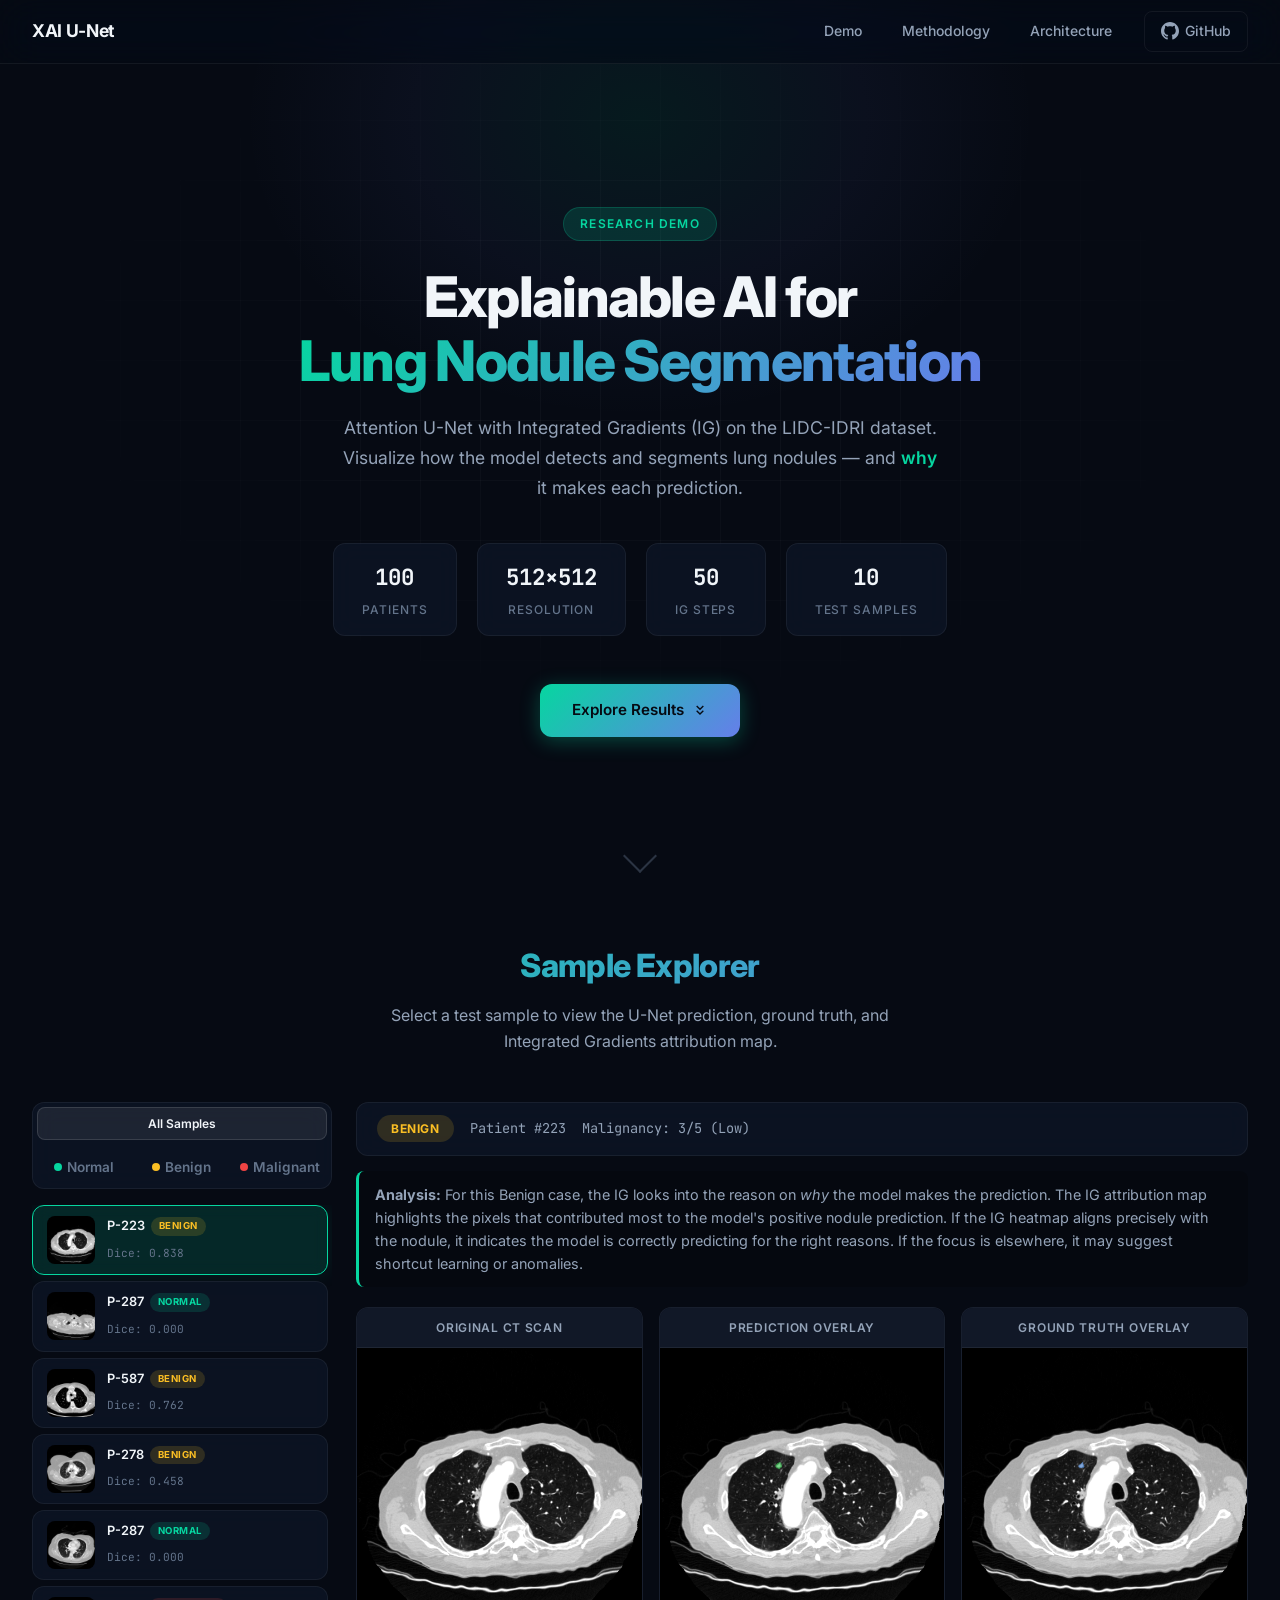
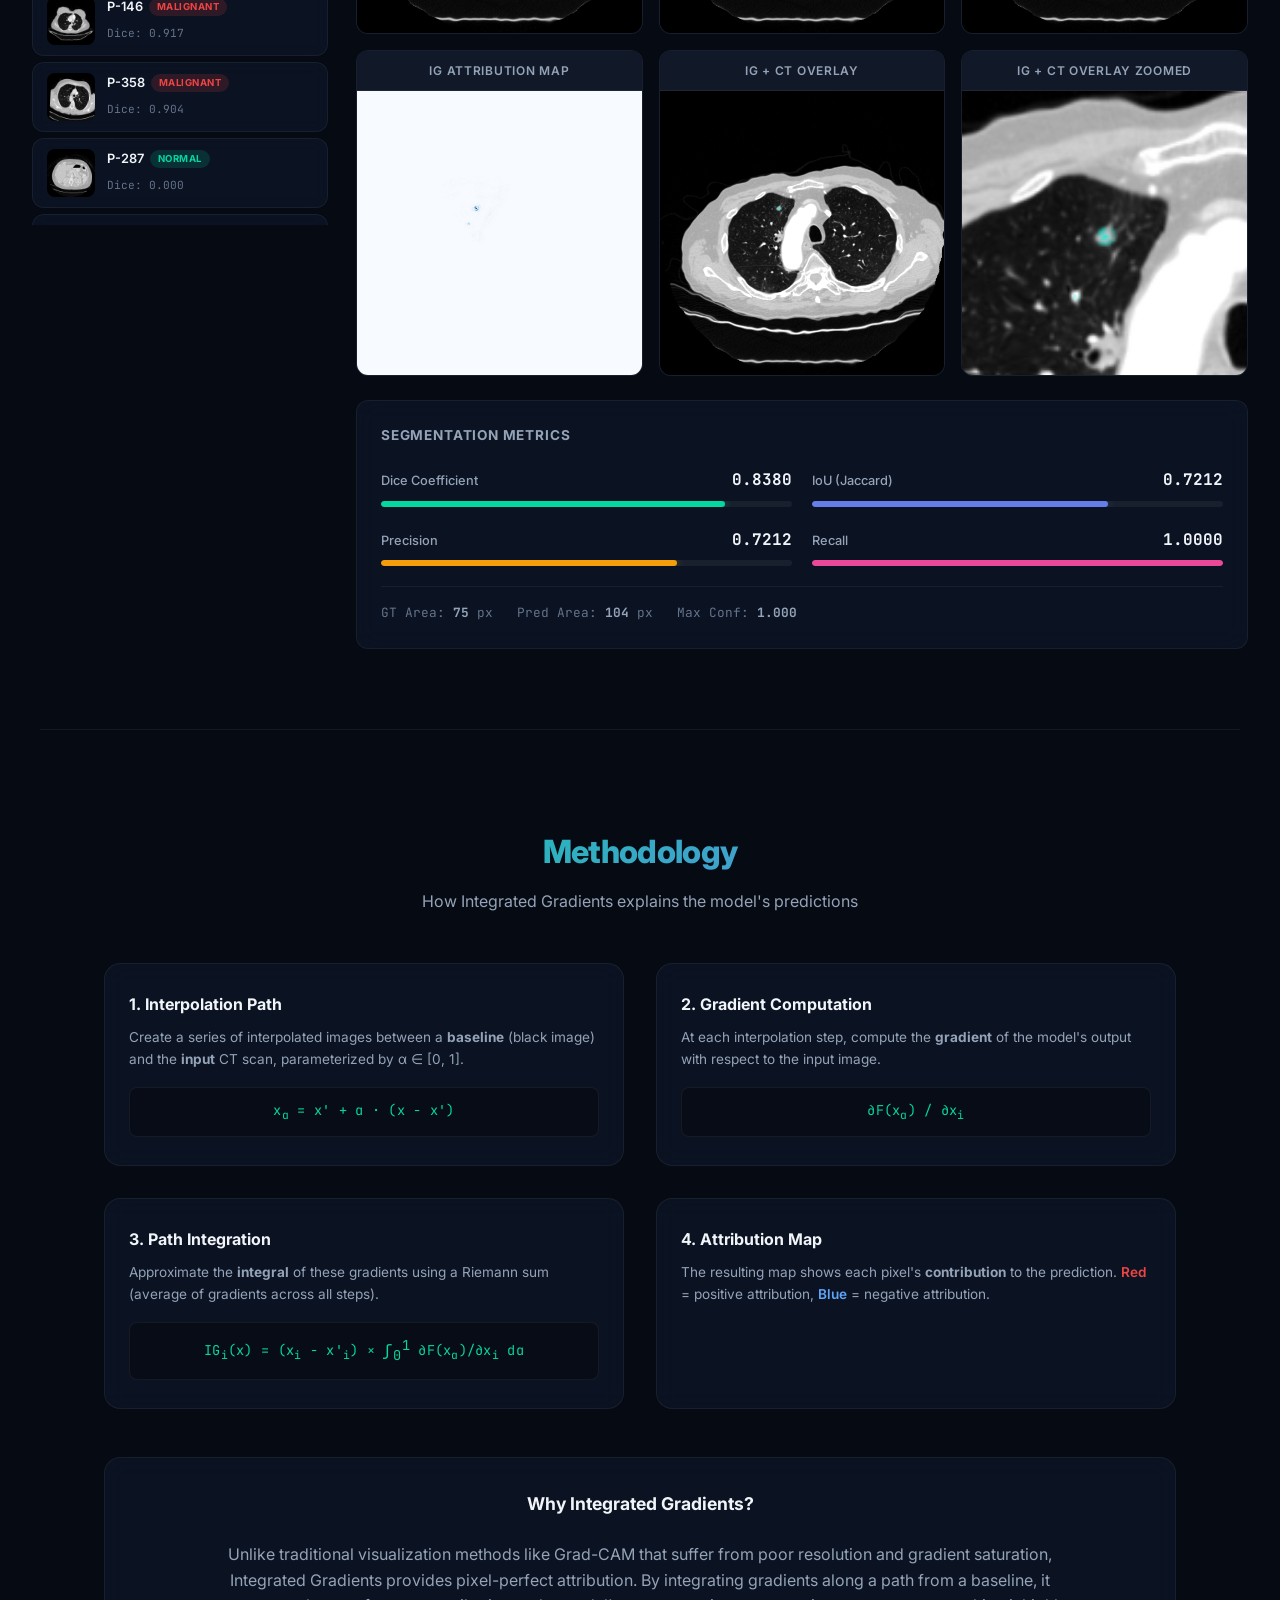
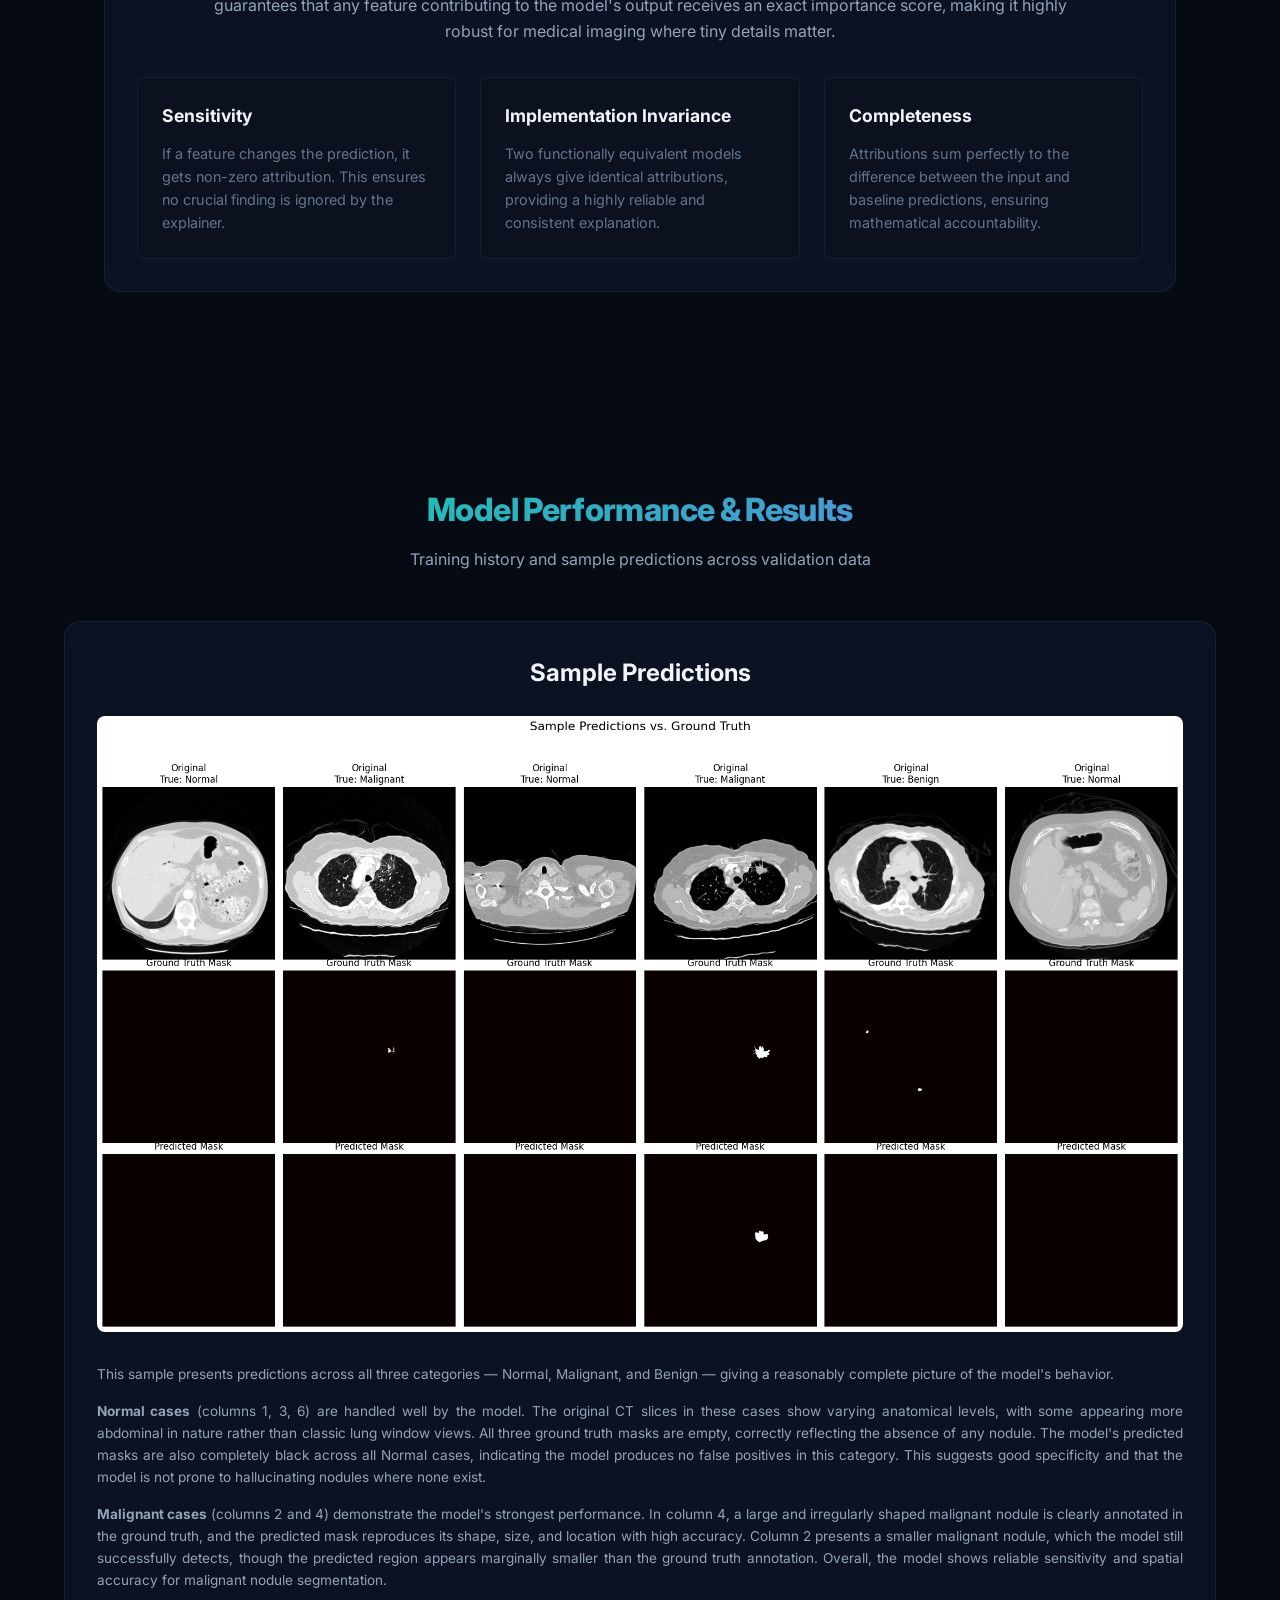
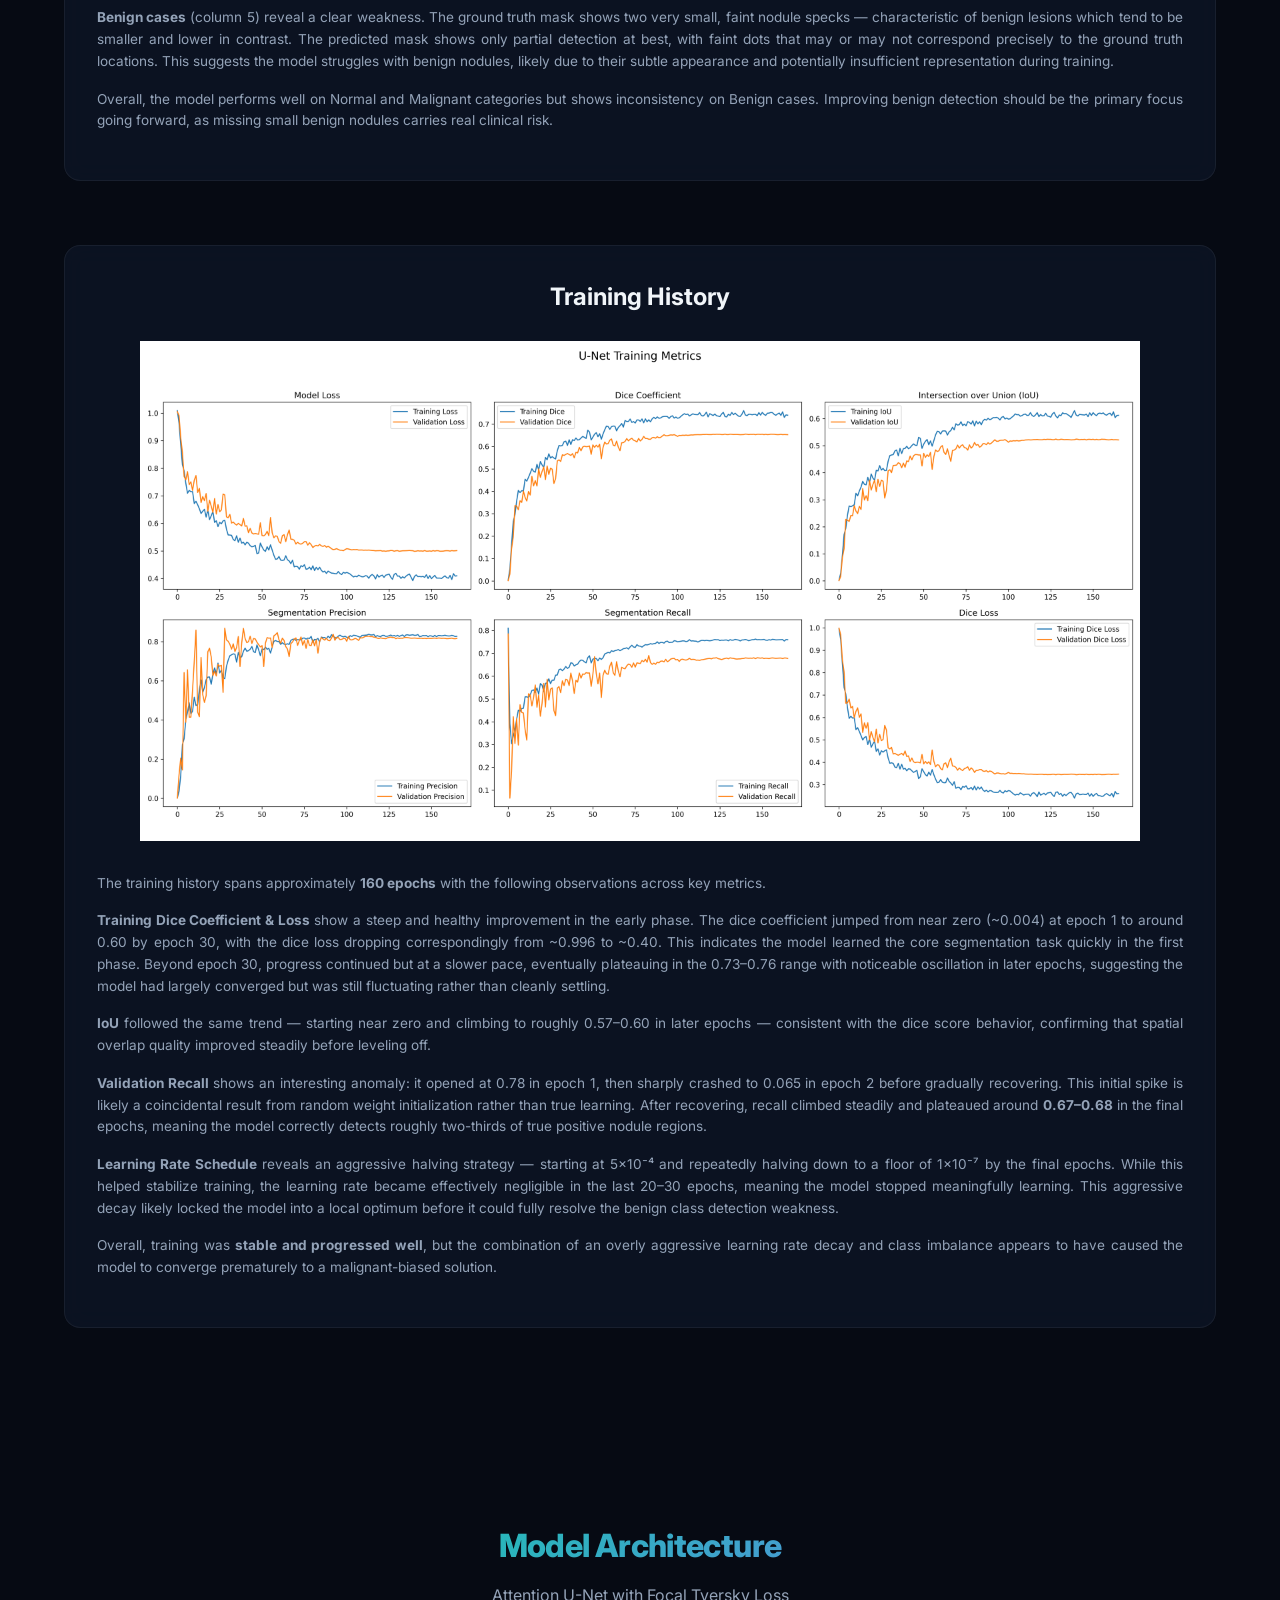
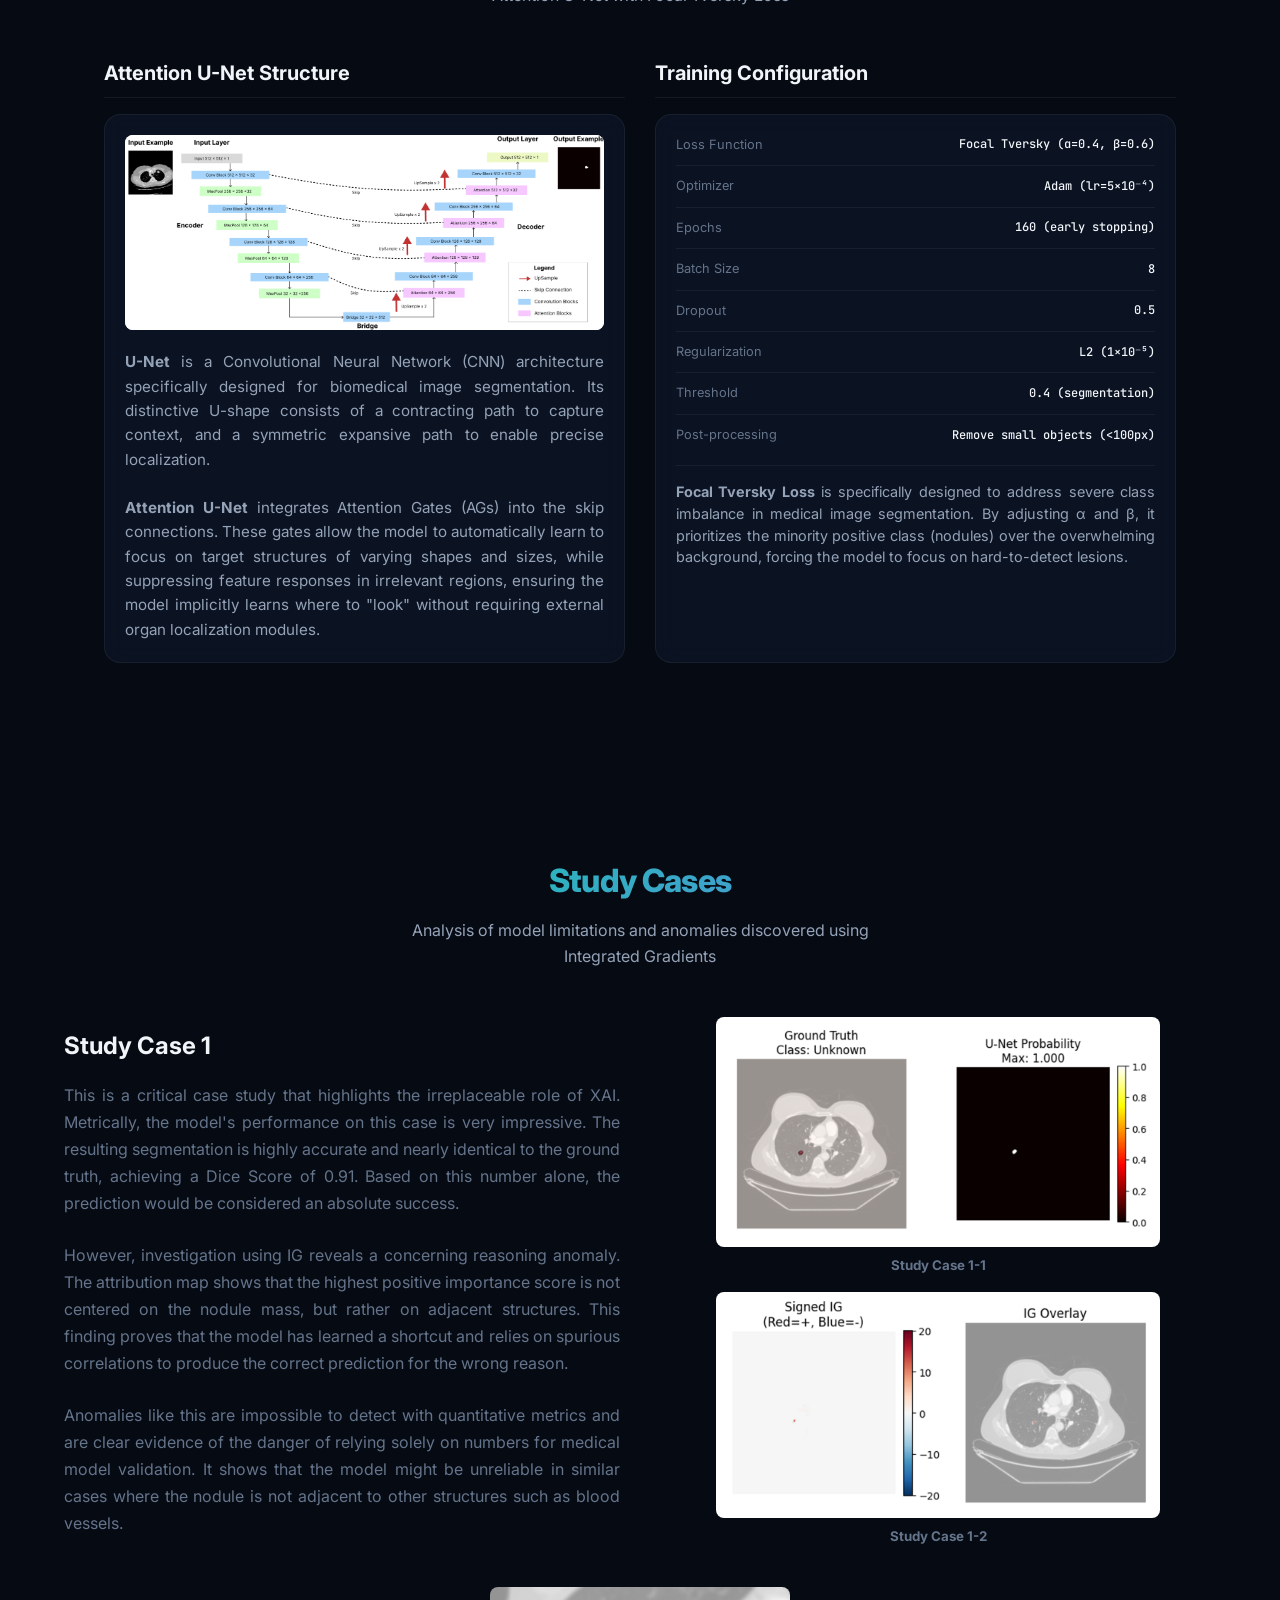
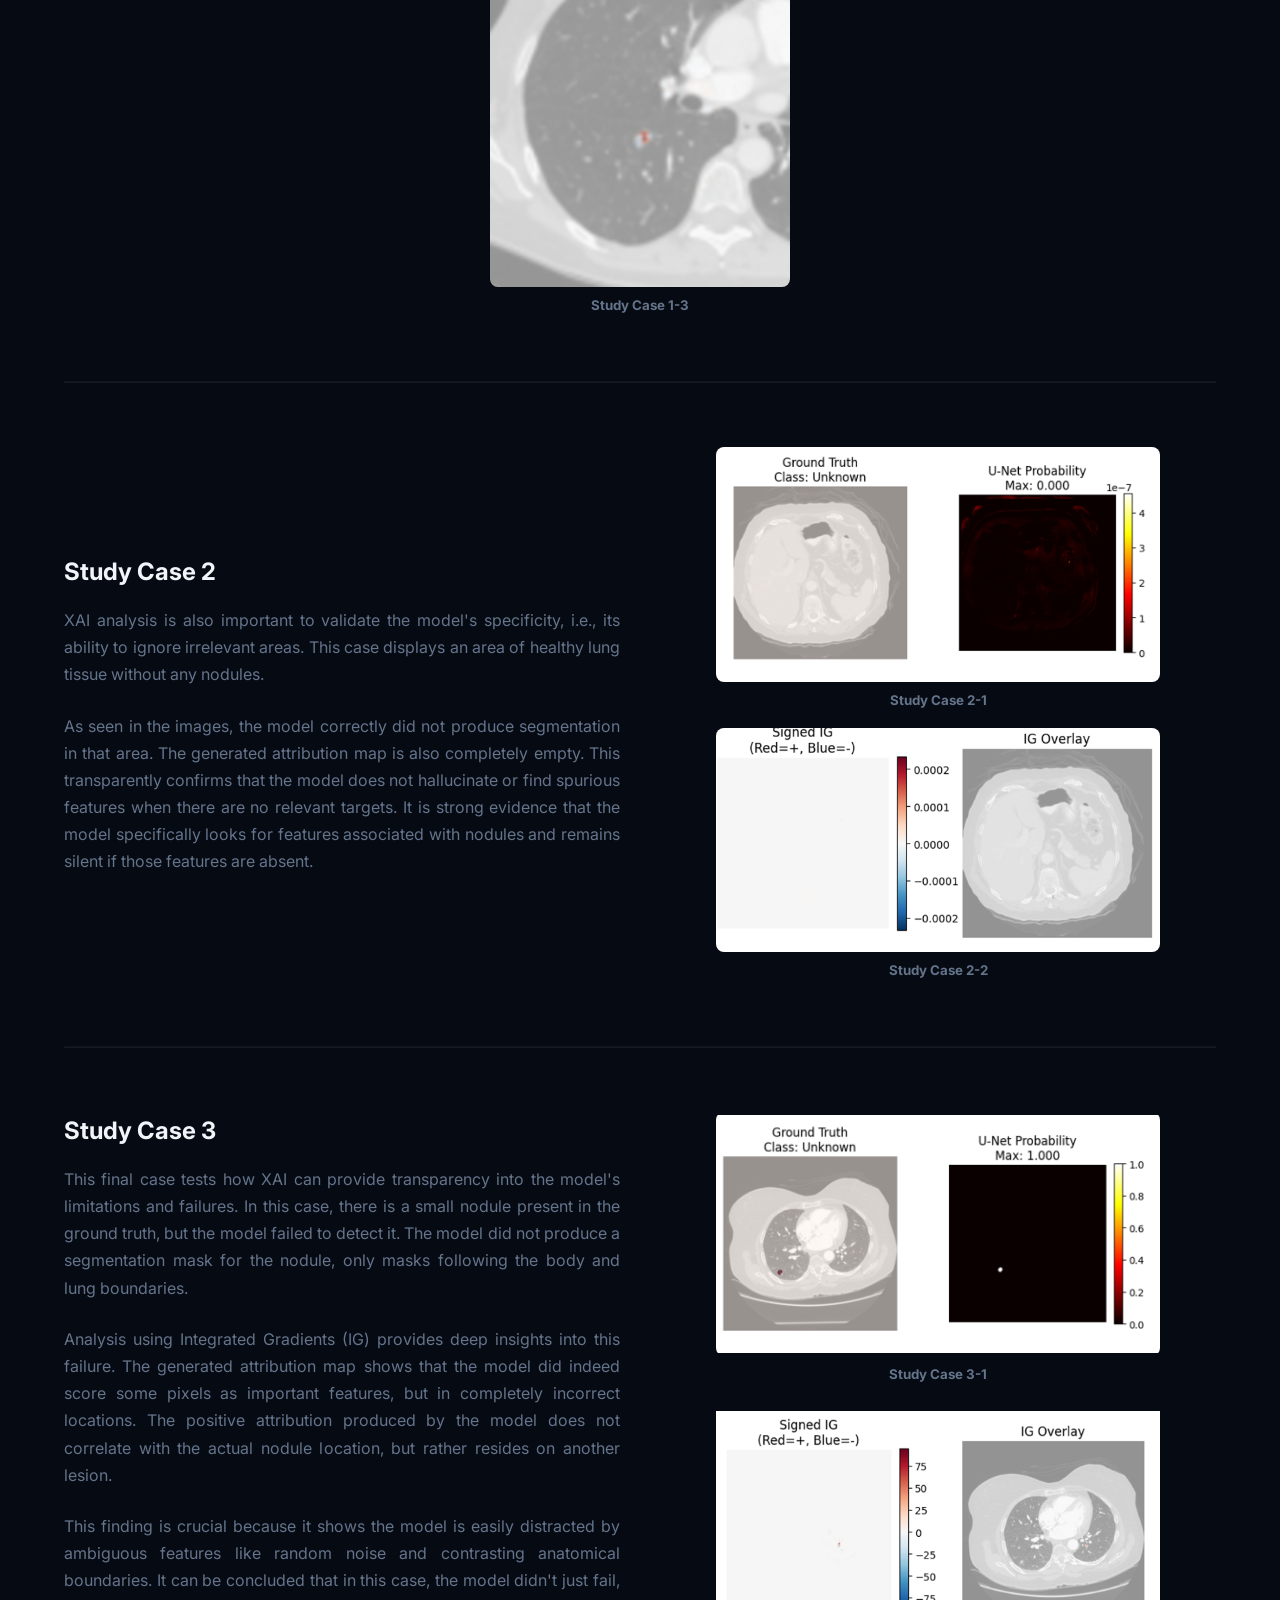
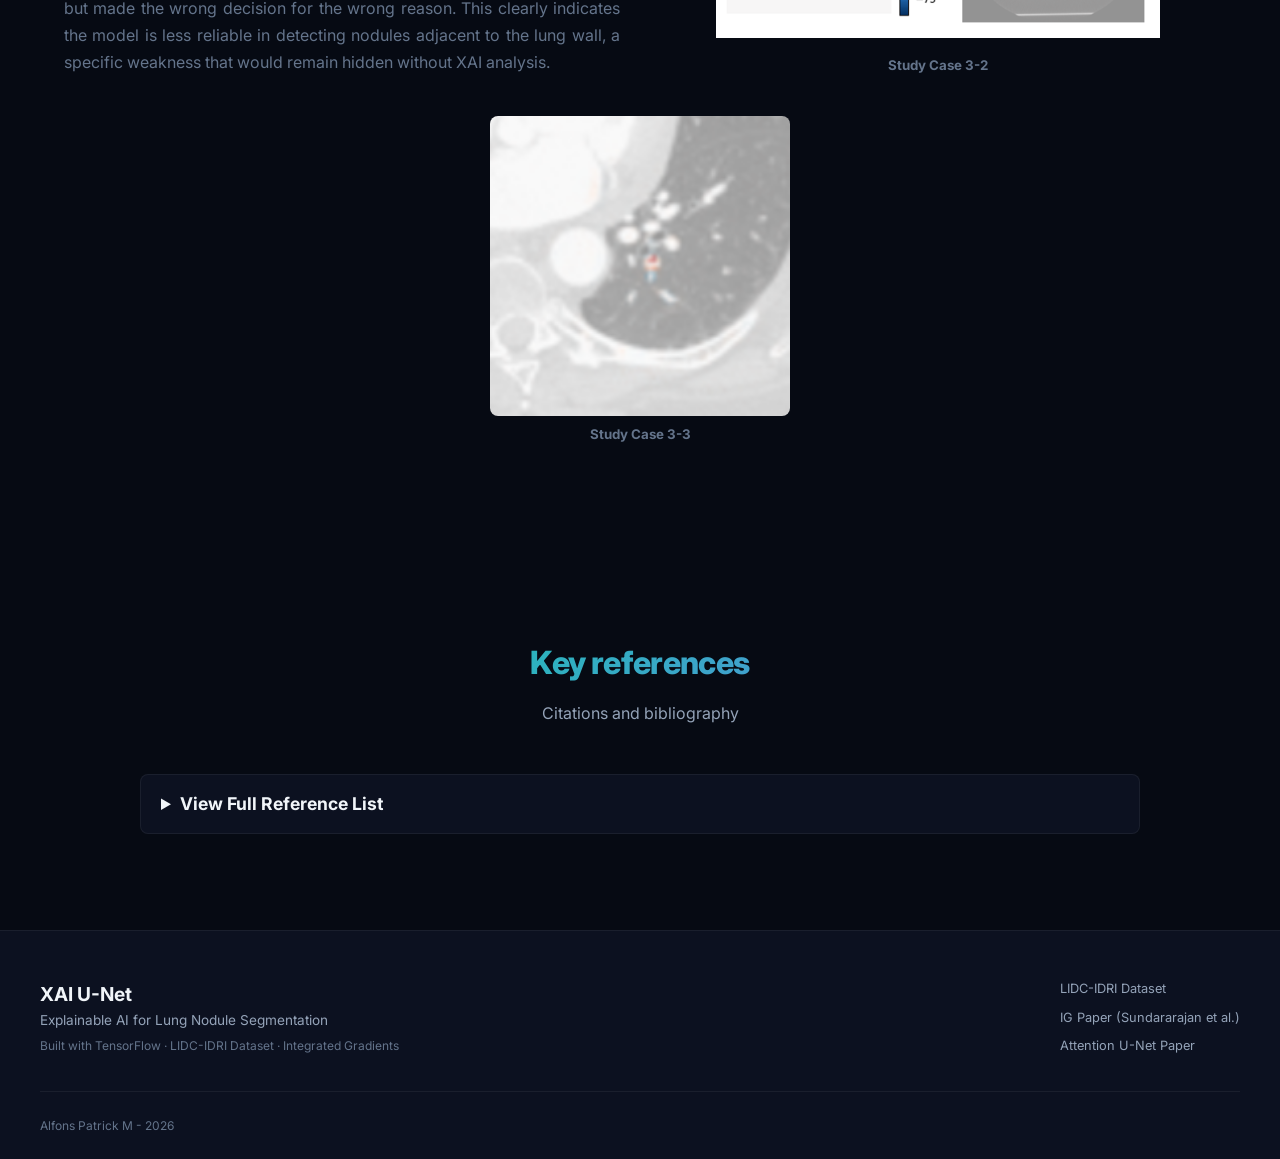
==== index.html @ e0c34b27 "adding demo for project and update README.md" ====
<!DOCTYPE html>
<html lang="en">
<head>
    <meta charset="UTF-8">
    <meta name="viewport" content="width=device-width, initial-scale=1.0">
    <title>XAI U-Net — Explainable Lung Nodule Segmentation</title>
    <meta name="description" content="Interactive demo of Attention U-Net with Integrated Gradients for explainable lung nodule segmentation on LIDC-IDRI CT scans.">
    <meta name="author" content="XAI U-Net Research">
    <meta name="keywords" content="XAI, U-Net, Explainable AI, Lung Nodule, Segmentation, Integrated Gradients, LIDC-IDRI, Deep Learning, Medical Imaging">

    <!-- Open Graph -->
    <meta property="og:title" content="XAI U-Net — Explainable Lung Nodule Segmentation">
    <meta property="og:description" content="Interactive demo of Attention U-Net with Integrated Gradients for lung nodule detection.">
    <meta property="og:type" content="website">

    <!-- Fonts -->
    <link rel="preconnect" href="https://fonts.googleapis.com">
    <link rel="preconnect" href="https://fonts.gstatic.com" crossorigin>
    <link href="https://fonts.googleapis.com/css2?family=Inter:wght@300;400;500;600;700;800;900&family=JetBrains+Mono:wght@400;500;600&display=swap" rel="stylesheet">

    <!-- Styles -->
    <link rel="stylesheet" href="style.css">

    <!-- Favicon -->
    <link rel="icon" href="data:image/svg+xml,<svg xmlns='http://www.w3.org/2000/svg' viewBox='0 0 100 100'><circle cx='50' cy='50' r='50' fill='%236366f1'/></svg>">
</head>
<body>

    <!-- ═══════════════════════════════════════════════════════════════════ -->
    <!-- NAVIGATION                                                         -->
    <!-- ═══════════════════════════════════════════════════════════════════ -->
    <nav id="navbar">
        <div class="nav-inner">
            <a href="#hero" class="nav-logo">
                <span class="logo-text">XAI U-Net</span>
            </a>
            <div class="nav-links">
                <a href="#explorer" class="nav-link">Demo</a>
                <a href="#methodology" class="nav-link">Methodology</a>
                <a href="#architecture" class="nav-link">Architecture</a>
                <a href="https://github.com" target="_blank" rel="noopener" class="nav-link nav-link-github">
                    <svg width="18" height="18" viewBox="0 0 24 24" fill="currentColor"><path d="M12 0c-6.626 0-12 5.373-12 12 0 5.302 3.438 9.8 8.207 11.387.599.111.793-.261.793-.577v-2.234c-3.338.726-4.033-1.416-4.033-1.416-.546-1.387-1.333-1.756-1.333-1.756-1.089-.745.083-.729.083-.729 1.205.084 1.839 1.237 1.839 1.237 1.07 1.834 2.807 1.304 3.492.997.107-.775.418-1.305.762-1.604-2.665-.305-5.467-1.334-5.467-5.931 0-1.311.469-2.381 1.236-3.221-.124-.303-.535-1.524.117-3.176 0 0 1.008-.322 3.301 1.23.957-.266 1.983-.399 3.003-.404 1.02.005 2.047.138 3.006.404 2.291-1.552 3.297-1.23 3.297-1.23.653 1.653.242 2.874.118 3.176.77.84 1.235 1.911 1.235 3.221 0 4.609-2.807 5.624-5.479 5.921.43.372.823 1.102.823 2.222v3.293c0 .319.192.694.801.576 4.765-1.589 8.199-6.086 8.199-11.386 0-6.627-5.373-12-12-12z"/></svg>
                    GitHub
                </a>
            </div>
        </div>
    </nav>

    <!-- ═══════════════════════════════════════════════════════════════════ -->
    <!-- HERO SECTION                                                       -->
    <!-- ═══════════════════════════════════════════════════════════════════ -->
    <section id="hero">
        <div class="hero-bg-grid"></div>
        <div class="hero-glow"></div>
        <div class="hero-content">
            <div class="hero-badge">Research Demo</div>
            <h1 class="hero-title">
                <span class="hero-title-line">Explainable AI for</span>
                <span class="hero-title-line gradient-text">Lung Nodule Segmentation</span>
            </h1>
            <p class="hero-subtitle">
                Attention U-Net with Integrated Gradients (IG) on the LIDC-IDRI dataset.
                Visualize how the model detects and segments lung nodules — and <em>why</em> it makes each prediction.
            </p>
            <div class="hero-stats" id="heroStats">
                <div class="stat-card">
                    <span class="stat-value" data-target="100">—</span>
                    <span class="stat-label">Patients</span>
                </div>
                <div class="stat-card">
                    <span class="stat-value">512×512</span>
                    <span class="stat-label">Resolution</span>
                </div>
                <div class="stat-card">
                    <span class="stat-value" data-target="50">—</span>
                    <span class="stat-label">IG Steps</span>
                </div>
                <div class="stat-card">
                    <span class="stat-value" id="statSamples">—</span>
                    <span class="stat-label">Test Samples</span>
                </div>
            </div>
            <a href="#explorer" class="hero-cta">
                Explore Results
                <svg width="16" height="16" viewBox="0 0 24 24" fill="none" stroke="currentColor" stroke-width="2"><path d="M7 13l5 5 5-5M7 6l5 5 5-5"/></svg>
            </a>
        </div>
        <div class="scroll-indicator">
            <div class="scroll-arrow"></div>
        </div>
    </section>

    <!-- ═══════════════════════════════════════════════════════════════════ -->
    <!-- SAMPLE EXPLORER                                                    -->
    <!-- ═══════════════════════════════════════════════════════════════════ -->
    <section id="explorer">
        <div class="section-header">
            <h2 class="section-title">Sample Explorer</h2>
            <p class="section-desc">Select a test sample to view the U-Net prediction, ground truth, and Integrated Gradients attribution map.</p>
        </div>

        <div class="explorer-layout">
            <!-- Sidebar: Sample List -->
            <aside class="explorer-sidebar">
                <div class="filter-tabs" id="filterTabs" style="display: flex; flex-direction: column; gap: 10px;">
                    <button class="filter-btn active" data-filter="all" style="width: 100%;">All Samples</button>
                    <div style="display: flex; gap: 5px; width: 100%;">
                        <button class="filter-btn" data-filter="Normal" style="flex: 1; padding: 8px 4px; font-size: 0.85rem;">
                            <span class="class-dot dot-normal"></span>Normal
                        </button>
                        <button class="filter-btn" data-filter="Benign" style="flex: 1; padding: 8px 4px; font-size: 0.85rem;">
                            <span class="class-dot dot-benign"></span>Benign
                        </button>
                        <button class="filter-btn" data-filter="Malignant" style="flex: 1; padding: 8px 4px; font-size: 0.85rem;">
                            <span class="class-dot dot-malignant"></span>Malignant
                        </button>
                    </div>
                </div>
                <div class="sample-list" id="sampleList">
                    <!-- Populated by JavaScript -->
                    <div class="loading-placeholder">
                        <div class="spinner"></div>
                        <span>Loading samples...</span>
                    </div>
                </div>
            </aside>

            <!-- Main: Analysis Viewer -->
            <main class="analysis-viewer" id="analysisViewer">
                <!-- Empty state -->
                <div class="empty-state" id="emptyState">
                    <h3>Select a Sample</h3>
                    <p>Choose a test sample from the sidebar to view its analysis.</p>
                </div>

                <!-- Analysis content (hidden until a sample is selected) -->
                <div class="analysis-content" id="analysisContent" style="display: none;">
                    <!-- Sample info header -->
                    <div class="analysis-header" id="analysisHeader">
                        <div class="sample-info-bar">
                            <span class="sample-badge" id="classBadge">Normal</span>
                            <span class="sample-detail" id="patientInfo">Patient #—</span>
                            <span class="sample-detail" id="malignancyInfo">Malignancy: —</span>
                        </div>
                        <div id="explanationBox" style="margin-top: 15px; padding: 12px 16px; background: rgba(0,0,0,0.2); border-radius: 8px; border-left: 3px solid var(--accent); color: var(--text-secondary); font-size: 0.9rem; line-height: 1.6;">
                            <!-- Explanation text will be injected here -->
                        </div>
                    </div>

                    <!-- Visualization Grid -->
                    <div class="viz-grid">
                        <div class="viz-panel" id="panelCT">
                            <div class="viz-label">Original CT Scan</div>
                            <div class="viz-image-wrap">
                                <img id="imgCT" src="" alt="CT Scan" loading="lazy">
                            </div>
                        </div>
                        <div class="viz-panel" id="panelPredOverlay">
                            <div class="viz-label">Prediction Overlay</div>
                            <div class="viz-image-wrap">
                                <img id="imgPredOverlay" src="" alt="Prediction Overlay" loading="lazy">
                            </div>
                        </div>
                        <div class="viz-panel" id="panelGT">
                            <div class="viz-label">Ground Truth Overlay</div>
                            <div class="viz-image-wrap">
                                <img id="imgGT" src="" alt="Ground Truth" loading="lazy">
                            </div>
                        </div>
                        <div class="viz-panel" id="panelIG">
                            <div class="viz-label">IG Attribution Map</div>
                            <div class="viz-image-wrap">
                                <img id="imgIG" src="" alt="Integrated Gradients" loading="lazy">
                            </div>
                        </div>
                        <div class="viz-panel" id="panelIGOverlay">
                            <div class="viz-label">IG + CT Overlay</div>
                            <div class="viz-image-wrap">
                                <img id="imgIGOverlay" src="" alt="IG Overlay" loading="lazy">
                            </div>
                        </div>
                        <div class="viz-panel" id="panelIGOverlayZoomed">
                            <div class="viz-label">IG + CT Overlay Zoomed</div>
                            <div class="viz-image-wrap">
                                <img id="imgIGOverlayZoomed" src="" alt="IG Overlay Zoomed" loading="lazy">
                            </div>
                        </div>
                    </div>

                    <!-- Metrics Panel -->
                    <div class="metrics-panel">
                        <h3 class="metrics-title">Segmentation Metrics</h3>
                        <div class="metrics-grid">
                            <div class="metric-item">
                                <div class="metric-header">
                                    <span class="metric-name">Dice Coefficient</span>
                                    <span class="metric-value" id="metricDice">—</span>
                                </div>
                                <div class="metric-bar-track">
                                    <div class="metric-bar metric-bar-dice" id="barDice" style="width: 0%"></div>
                                </div>
                            </div>
                            <div class="metric-item">
                                <div class="metric-header">
                                    <span class="metric-name">IoU (Jaccard)</span>
                                    <span class="metric-value" id="metricIoU">—</span>
                                </div>
                                <div class="metric-bar-track">
                                    <div class="metric-bar metric-bar-iou" id="barIoU" style="width: 0%"></div>
                                </div>
                            </div>
                            <div class="metric-item">
                                <div class="metric-header">
                                    <span class="metric-name">Precision</span>
                                    <span class="metric-value" id="metricPrecision">—</span>
                                </div>
                                <div class="metric-bar-track">
                                    <div class="metric-bar metric-bar-precision" id="barPrecision" style="width: 0%"></div>
                                </div>
                            </div>
                            <div class="metric-item">
                                <div class="metric-header">
                                    <span class="metric-name">Recall</span>
                                    <span class="metric-value" id="metricRecall">—</span>
                                </div>
                                <div class="metric-bar-track">
                                    <div class="metric-bar metric-bar-recall" id="barRecall" style="width: 0%"></div>
                                </div>
                            </div>
                        </div>
                        <div class="metrics-extra" id="metricsExtra">
                            <span>GT Area: <strong id="metricGTArea">—</strong> px</span>
                            <span>Pred Area: <strong id="metricPredArea">—</strong> px</span>
                            <span>Max Conf: <strong id="metricMaxConf">—</strong></span>
                        </div>
                    </div>
                </div>
            </main>
        </div>
    </section>

    <!-- ═══════════════════════════════════════════════════════════════════ -->
    <!-- METHODOLOGY                                                        -->
    <!-- ═══════════════════════════════════════════════════════════════════ -->
    <section id="methodology" style="padding: 6rem 5%; background-color: var(--bg-main);">
        <div class="section-header">
            <h2 class="section-title">Methodology</h2>
            <p class="section-desc">How Integrated Gradients explains the model's predictions</p>
        </div>

        <div class="methodology-grid" style="grid-template-columns: 1fr 1fr; gap: 2rem;">
            <div class="method-card">
                <h3>1. Interpolation Path</h3>
                <p>Create a series of interpolated images between a <strong>baseline</strong> (black image) and the <strong>input</strong> CT scan, parameterized by α ∈ [0, 1].</p>
                <div class="formula-block">
                    x<sub>α</sub> = x' + α · (x − x')
                </div>
            </div>
            <div class="method-card">
                <h3>2. Gradient Computation</h3>
                <p>At each interpolation step, compute the <strong>gradient</strong> of the model's output with respect to the input image.</p>
                <div class="formula-block">
                    ∂F(x<sub>α</sub>) / ∂x<sub>i</sub>
                </div>
            </div>
            <div class="method-card">
                <h3>3. Path Integration</h3>
                <p>Approximate the <strong>integral</strong> of these gradients using a Riemann sum (average of gradients across all steps).</p>
                <div class="formula-block">
                    IG<sub>i</sub>(x) = (x<sub>i</sub> − x'<sub>i</sub>) × <span class="integral">∫<sub>0</sub><sup>1</sup></span> ∂F(x<sub>α</sub>)/∂x<sub>i</sub> dα
                </div>
            </div>
            <div class="method-card">
                <h3>4. Attribution Map</h3>
                <p>The resulting map shows each pixel's <strong>contribution</strong> to the prediction. <span class="text-red">Red</span> = positive attribution, <span class="text-blue">Blue</span> = negative attribution.</p>
            </div>
        </div>

        <div class="method-highlight" style="margin-top: 3rem;">
            <h3 style="margin-bottom: 1.5rem; text-align: center;">Why Integrated Gradients?</h3>
            <p style="color: var(--text-secondary); line-height: 1.6; text-align: center; max-width: 900px; margin: 0 auto 2rem auto;">
                Unlike traditional visualization methods like Grad-CAM that suffer from poor resolution and gradient saturation, Integrated Gradients provides pixel-perfect attribution. By integrating gradients along a path from a baseline, it guarantees that any feature contributing to the model's output receives an exact importance score, making it highly robust for medical imaging where tiny details matter.
            </p>
            <div class="highlight-items" style="display: grid; grid-template-columns: repeat(3, 1fr); gap: 1.5rem;">
                <div class="highlight-item" style="background: var(--bg-secondary); padding: 1.5rem; border-radius: 8px; border: 1px solid var(--border);">
                    <strong style="color: var(--text-main); font-size: 1.1rem; display: block; margin-bottom: 0.5rem;">Sensitivity</strong>
                    <span style="color: var(--text-muted); font-size: 0.9rem;">If a feature changes the prediction, it gets non-zero attribution. This ensures no crucial finding is ignored by the explainer.</span>
                </div>
                <div class="highlight-item" style="background: var(--bg-secondary); padding: 1.5rem; border-radius: 8px; border: 1px solid var(--border);">
                    <strong style="color: var(--text-main); font-size: 1.1rem; display: block; margin-bottom: 0.5rem;">Implementation Invariance</strong>
                    <span style="color: var(--text-muted); font-size: 0.9rem;">Two functionally equivalent models always give identical attributions, providing a highly reliable and consistent explanation.</span>
                </div>
                <div class="highlight-item" style="background: var(--bg-secondary); padding: 1.5rem; border-radius: 8px; border: 1px solid var(--border);">
                    <strong style="color: var(--text-main); font-size: 1.1rem; display: block; margin-bottom: 0.5rem;">Completeness</strong>
                    <span style="color: var(--text-muted); font-size: 0.9rem;">Attributions sum perfectly to the difference between the input and baseline predictions, ensuring mathematical accountability.</span>
                </div>
            </div>
        </div>
    </section>

    <!-- ═══════════════════════════════════════════════════════════════════ -->
    <!-- MODEL PERFORMANCE                                                  -->
    <!-- ═══════════════════════════════════════════════════════════════════ -->
    <section id="performance" style="padding: 6rem 5%; background-color: var(--bg-alt);">
        <div class="section-header">
            <h2 class="section-title">Model Performance & Results</h2>
            <p class="section-desc">Training history and sample predictions across validation data</p>
        </div>
        
        <div class="methodology-grid" style="grid-template-columns: 1fr; gap: 4rem; max-width: 1200px; margin: 0 auto;">
            
            <!-- Sample Predictions Row -->
            <div class="method-card" style="padding: 2rem; display: flex; flex-direction: column;">
                <h3 style="margin-bottom: 1.5rem; text-align: center; font-size: 1.5rem;">Sample Predictions</h3>
                <div style="flex: 1; display: flex; align-items: center; justify-content: center; margin-bottom: 2rem;">
                    <img src="assets/sample_predictions_full.png" alt="Sample Predictions" style="width: 100%; max-height: 800px; object-fit: contain; border-radius: 8px;">
                </div>
                <div style="color: var(--text-secondary); line-height: 1.7; text-align: justify; font-size: 0.95rem;">
                    <p style="margin-bottom: 1rem;">This sample presents predictions across all three categories — Normal, Malignant, and Benign — giving a reasonably complete picture of the model's behavior.</p>
                    <p style="margin-bottom: 1rem;"><strong>Normal cases</strong> (columns 1, 3, 6) are handled well by the model. The original CT slices in these cases show varying anatomical levels, with some appearing more abdominal in nature rather than classic lung window views. All three ground truth masks are empty, correctly reflecting the absence of any nodule. The model's predicted masks are also completely black across all Normal cases, indicating the model produces no false positives in this category. This suggests good specificity and that the model is not prone to hallucinating nodules where none exist.</p>
                    <p style="margin-bottom: 1rem;"><strong>Malignant cases</strong> (columns 2 and 4) demonstrate the model's strongest performance. In column 4, a large and irregularly shaped malignant nodule is clearly annotated in the ground truth, and the predicted mask reproduces its shape, size, and location with high accuracy. Column 2 presents a smaller malignant nodule, which the model still successfully detects, though the predicted region appears marginally smaller than the ground truth annotation. Overall, the model shows reliable sensitivity and spatial accuracy for malignant nodule segmentation.</p>
                    <p style="margin-bottom: 1rem;"><strong>Benign cases</strong> (column 5) reveal a clear weakness. The ground truth mask shows two very small, faint nodule specks — characteristic of benign lesions which tend to be smaller and lower in contrast. The predicted mask shows only partial detection at best, with faint dots that may or may not correspond precisely to the ground truth locations. This suggests the model struggles with benign nodules, likely due to their subtle appearance and potentially insufficient representation during training.</p>
                    <p>Overall, the model performs well on Normal and Malignant categories but shows inconsistency on Benign cases. Improving benign detection should be the primary focus going forward, as missing small benign nodules carries real clinical risk.</p>
                </div>
            </div>

            <!-- Training History Row -->
            <div class="method-card" style="padding: 2rem; display: flex; flex-direction: column;">
                <h3 style="margin-bottom: 1.5rem; text-align: center; font-size: 1.5rem;">Training History</h3>
                <div style="flex: 1; display: flex; align-items: center; justify-content: center; margin-bottom: 2rem;">
                    <img src="assets/unet_training_history.png" alt="Training History" style="width: 100%; max-height: 500px; object-fit: contain; border-radius: 8px;">
                </div>
                <div style="color: var(--text-secondary); line-height: 1.7; text-align: justify; font-size: 0.95rem;">
                    <p style="margin-bottom: 1rem;">The training history spans approximately <strong>160 epochs</strong> with the following observations across key metrics.</p>
                    <p style="margin-bottom: 1rem;"><strong>Training Dice Coefficient & Loss</strong> show a steep and healthy improvement in the early phase. The dice coefficient jumped from near zero (~0.004) at epoch 1 to around 0.60 by epoch 30, with the dice loss dropping correspondingly from ~0.996 to ~0.40. This indicates the model learned the core segmentation task quickly in the first phase. Beyond epoch 30, progress continued but at a slower pace, eventually plateauing in the 0.73–0.76 range with noticeable oscillation in later epochs, suggesting the model had largely converged but was still fluctuating rather than cleanly settling.</p>
                    <p style="margin-bottom: 1rem;"><strong>IoU</strong> followed the same trend — starting near zero and climbing to roughly 0.57–0.60 in later epochs — consistent with the dice score behavior, confirming that spatial overlap quality improved steadily before leveling off.</p>
                    <p style="margin-bottom: 1rem;"><strong>Validation Recall</strong> shows an interesting anomaly: it opened at 0.78 in epoch 1, then sharply crashed to 0.065 in epoch 2 before gradually recovering. This initial spike is likely a coincidental result from random weight initialization rather than true learning. After recovering, recall climbed steadily and plateaued around <strong>0.67–0.68</strong> in the final epochs, meaning the model correctly detects roughly two-thirds of true positive nodule regions.</p>
                    <p style="margin-bottom: 1rem;"><strong>Learning Rate Schedule</strong> reveals an aggressive halving strategy — starting at 5×10⁻⁴ and repeatedly halving down to a floor of 1×10⁻⁷ by the final epochs. While this helped stabilize training, the learning rate became effectively negligible in the last 20–30 epochs, meaning the model stopped meaningfully learning. This aggressive decay likely locked the model into a local optimum before it could fully resolve the benign class detection weakness.</p>
                    <p>Overall, training was <strong>stable and progressed well</strong>, but the combination of an overly aggressive learning rate decay and class imbalance appears to have caused the model to converge prematurely to a malignant-biased solution.</p>
                </div>
            </div>

        </div>
    </section>

    <!-- ═══════════════════════════════════════════════════════════════════ -->
    <!-- ARCHITECTURE                                                       -->
    <!-- ═══════════════════════════════════════════════════════════════════ -->
    <section id="architecture" style="padding: 6rem 5%; background-color: var(--bg-main);">
        <div class="section-header">
            <h2 class="section-title">Model Architecture</h2>
            <p class="section-desc">Attention U-Net with Focal Tversky Loss</p>
        </div>

        <div style="display: grid; grid-template-columns: 1fr 1fr; gap: 30px; align-items: stretch; max-width: 1200px; margin: 0 auto;">
            
            <!-- Architecture Panel -->
            <div style="display: flex; flex-direction: column;">
                <h3 style="font-size: 1.25rem; color: var(--text-main); margin-bottom: 1rem; border-bottom: 1px solid var(--border); padding-bottom: 0.5rem;">Attention U-Net Structure</h3>
                <div class="detail-card" style="flex: 1; margin: 0; padding: 20px; display: flex; flex-direction: column; justify-content: space-between;">
                    <img src="assets/unet.png" alt="Attention U-Net Architecture" style="width: 100%; object-fit: contain; border-radius: 8px; margin-bottom: 20px; background: white; max-height: 250px;">
                    <p style="color: var(--text-secondary); font-size: 0.95rem; line-height: 1.6; text-align: justify; margin: 0;">
                        <strong>U-Net</strong> is a Convolutional Neural Network (CNN) architecture specifically designed for biomedical image segmentation. Its distinctive U-shape consists of a contracting path to capture context, and a symmetric expansive path to enable precise localization.<br><br>
                        <strong>Attention U-Net</strong> integrates Attention Gates (AGs) into the skip connections. These gates allow the model to automatically learn to focus on target structures of varying shapes and sizes, while suppressing feature responses in irrelevant regions, ensuring the model implicitly learns where to "look" without requiring external organ localization modules.
                    </p>
                </div>
            </div>

            <!-- Config Panel -->
            <div style="display: flex; flex-direction: column;">
                <h3 style="font-size: 1.25rem; color: var(--text-main); margin-bottom: 1rem; border-bottom: 1px solid var(--border); padding-bottom: 0.5rem;">Training Configuration</h3>
                <div class="detail-card" style="flex: 1; margin: 0; padding: 20px;">
                    <ul class="detail-list" style="grid-template-columns: 1fr;">
                        <li><span>Loss Function</span><strong>Focal Tversky (α=0.4, β=0.6)</strong></li>
                        <li><span>Optimizer</span><strong>Adam (lr=5×10⁻⁴)</strong></li>
                        <li><span>Epochs</span><strong>160 (early stopping)</strong></li>
                        <li><span>Batch Size</span><strong>8</strong></li>
                        <li><span>Dropout</span><strong>0.5</strong></li>
                        <li><span>Regularization</span><strong>L2 (1×10⁻⁵)</strong></li>
                        <li><span>Threshold</span><strong>0.4 (segmentation)</strong></li>
                        <li><span>Post-processing</span><strong>Remove small objects (&lt;100px)</strong></li>
                    </ul>
                    <div style="margin-top: 20px; padding-top: 15px; border-top: 1px solid var(--border); color: var(--text-secondary); font-size: 0.9rem; line-height: 1.5; text-align: justify;">
                        <strong>Focal Tversky Loss</strong> is specifically designed to address severe class imbalance in medical image segmentation. By adjusting α and β, it prioritizes the minority positive class (nodules) over the overwhelming background, forcing the model to focus on hard-to-detect lesions.
                    </div>
                </div>
            </div>
        </div>
    </section>

    <!-- ═══════════════════════════════════════════════════════════════════ -->
    <!-- ISSUES FOUND (STUDY CASES)                                         -->
    <!-- ═══════════════════════════════════════════════════════════════════ -->
    <section id="issues" style="padding: 6rem 5%; background-color: var(--bg-alt);">
        <div class="section-header">
            <h2 class="section-title">Study Cases</h2>
            <p class="section-desc">Analysis of model limitations and anomalies discovered using Integrated Gradients</p>
        </div>
        
        <!-- Case 1 -->
        <div class="issue-block" style="max-width: 1200px; margin: 0 auto 4rem auto; display: flex; flex-direction: column; gap: 20px;">
            <div style="display: grid; grid-template-columns: 1fr 1fr; gap: 40px; align-items: stretch;">
                <div style="display: flex; flex-direction: column; justify-content: center;">
                    <h3 style="font-size: 1.5rem; color: var(--text-main); margin-bottom: 1rem;">Study Case 1</h3>
                    <p style="color: var(--text-muted); line-height: 1.7; margin-bottom: 1.5rem; text-align: justify;">This is a critical case study that highlights the irreplaceable role of XAI. Metrically, the model's performance on this case is very impressive. The resulting segmentation is highly accurate and nearly identical to the ground truth, achieving a Dice Score of 0.91. Based on this number alone, the prediction would be considered an absolute success.</p>
                    <p style="color: var(--text-muted); line-height: 1.7; margin-bottom: 1.5rem; text-align: justify;">However, investigation using IG reveals a concerning reasoning anomaly. The attribution map shows that the highest positive importance score is not centered on the nodule mass, but rather on adjacent structures. This finding proves that the model has learned a shortcut and relies on spurious correlations to produce the correct prediction for the wrong reason.</p>
                    <p style="color: var(--text-muted); line-height: 1.7; margin-bottom: 0; text-align: justify;">Anomalies like this are impossible to detect with quantitative metrics and are clear evidence of the danger of relying solely on numbers for medical model validation. It shows that the model might be unreliable in similar cases where the nodule is not adjacent to other structures such as blood vessels.</p>
                </div>
                <div style="display: flex; flex-direction: column; justify-content: center; gap: 1rem; height: 100%;">
                    <div style="flex: 1; text-align: center; display: flex; flex-direction: column;"><img src="assets/issues/4-3-2/255-1.png" style="width:80%; margin: 0 auto; display: block; height: 100%; object-fit: contain; border-radius: 8px;"><small style="color:var(--text-muted); margin-top: 0.5rem; display:block; font-weight: bold;">Study Case 1-1</small></div>
                    <div style="flex: 1; text-align: center; display: flex; flex-direction: column;"><img src="assets/issues/4-3-2/255-2.png" style="width:80%; margin: 0 auto; display: block; height: 100%; object-fit: contain; border-radius: 8px;"><small style="color:var(--text-muted); margin-top: 0.5rem; display:block; font-weight: bold;">Study Case 1-2</small></div>
                </div>
            </div>
            <div style="text-align: center; margin-top: 20px;">
                <img src="assets/issues/4-3-2/255-2 - zoomed.png" style="width: 300px; height: 300px; margin: 0 auto; border-radius: 8px; display: block;">
                <small style="color:var(--text-muted); margin-top: 0.5rem; display:block; font-weight: bold;">Study Case 1-3</small>
            </div>
        </div>

        <hr style="border-color: var(--border); margin: 4rem auto; max-width: 1200px;">

        <!-- Case 2 -->
        <div class="issue-block" style="max-width: 1200px; margin: 0 auto 4rem auto;">
            <div style="display: grid; grid-template-columns: 1fr 1fr; gap: 40px; align-items: stretch;">
                <div style="display: flex; flex-direction: column; justify-content: center;">
                    <h3 style="font-size: 1.5rem; color: var(--text-main); margin-bottom: 1rem;">Study Case 2</h3>
                    <p style="color: var(--text-muted); line-height: 1.7; margin-bottom: 1.5rem; text-align: justify;">XAI analysis is also important to validate the model's specificity, i.e., its ability to ignore irrelevant areas. This case displays an area of healthy lung tissue without any nodules.</p>
                    <p style="color: var(--text-muted); line-height: 1.7; margin-bottom: 0; text-align: justify;">As seen in the images, the model correctly did not produce segmentation in that area. The generated attribution map is also completely empty. This transparently confirms that the model does not hallucinate or find spurious features when there are no relevant targets. It is strong evidence that the model specifically looks for features associated with nodules and remains silent if those features are absent.</p>
                </div>
                <div style="display: flex; flex-direction: column; justify-content: center; gap: 1rem; height: 100%;">
                    <div style="flex: 1; text-align: center; display: flex; flex-direction: column;"><img src="assets/issues/4-3-3/90-1.png" style="width:80%; margin: 0 auto; display: block; height: 100%; object-fit: contain; border-radius: 8px;"><small style="color:var(--text-muted); margin-top: 0.5rem; display:block; font-weight: bold;">Study Case 2-1</small></div>
                    <div style="flex: 1; text-align: center; display: flex; flex-direction: column;"><img src="assets/issues/4-3-3/90-2.png" style="width:80%; margin: 0 auto; display: block; height: 100%; object-fit: contain; border-radius: 8px;"><small style="color:var(--text-muted); margin-top: 0.5rem; display:block; font-weight: bold;">Study Case 2-2</small></div>
                </div>
            </div>
        </div>

        <hr style="border-color: var(--border); margin: 4rem auto; max-width: 1200px;">

        <!-- Case 3 -->
        <div class="issue-block" style="max-width: 1200px; margin: 0 auto; display: flex; flex-direction: column; gap: 20px;">
            <div style="display: grid; grid-template-columns: 1fr 1fr; gap: 40px; align-items: stretch;">
                <div style="display: flex; flex-direction: column; justify-content: center;">
                    <h3 style="font-size: 1.5rem; color: var(--text-main); margin-bottom: 1rem;">Study Case 3</h3>
                    <p style="color: var(--text-muted); line-height: 1.7; margin-bottom: 1.5rem; text-align: justify;">This final case tests how XAI can provide transparency into the model's limitations and failures. In this case, there is a small nodule present in the ground truth, but the model failed to detect it. The model did not produce a segmentation mask for the nodule, only masks following the body and lung boundaries.</p>
                    <p style="color: var(--text-muted); line-height: 1.7; margin-bottom: 1.5rem; text-align: justify;">Analysis using Integrated Gradients (IG) provides deep insights into this failure. The generated attribution map shows that the model did indeed score some pixels as important features, but in completely incorrect locations. The positive attribution produced by the model does not correlate with the actual nodule location, but rather resides on another lesion.</p>
                    <p style="color: var(--text-muted); line-height: 1.7; margin-bottom: 0; text-align: justify;">This finding is crucial because it shows the model is easily distracted by ambiguous features like random noise and contrasting anatomical boundaries. It can be concluded that in this case, the model didn't just fail, but made the wrong decision for the wrong reason. This clearly indicates the model is less reliable in detecting nodules adjacent to the lung wall, a specific weakness that would remain hidden without XAI analysis.</p>
                </div>
                <div style="display: flex; flex-direction: column; justify-content: center; gap: 1rem; height: 100%;">
                    <div style="flex: 1; text-align: center; display: flex; flex-direction: column;"><img src="assets/issues/4-3-4/100-1.png" style="width:80%; margin: 0 auto; display: block; height: 100%; object-fit: contain; border-radius: 8px;"><small style="color:var(--text-muted); margin-top: 0.5rem; display:block; font-weight: bold;">Study Case 3-1</small></div>
                    <div style="flex: 1; text-align: center; display: flex; flex-direction: column;"><img src="assets/issues/4-3-4/100-2.png" style="width:80%; margin: 0 auto; display: block; height: 100%; object-fit: contain; border-radius: 8px;"><small style="color:var(--text-muted); margin-top: 0.5rem; display:block; font-weight: bold;">Study Case 3-2</small></div>
                </div>
            </div>
            <div style="text-align: center; margin-top: 20px;">
                <img src="assets/issues/4-3-4/100-2 - zoomed.png" style="width: 300px; height: 300px; margin: 0 auto; border-radius: 8px; display: block;">
                <small style="color:var(--text-muted); margin-top: 0.5rem; display:block; font-weight: bold;">Study Case 3-3</small>
            </div>
        </div>
    </section>

    <!-- ═══════════════════════════════════════════════════════════════════ -->
    <!-- REFERENCES                                                         -->
    <!-- ═══════════════════════════════════════════════════════════════════ -->
    <section id="references" style="padding: 6rem 5%; background-color: var(--bg-main);">
        <div class="section-header">
            <h2 class="section-title">Key references</h2>
            <p class="section-desc">Citations and bibliography</p>
        </div>
        <div style="max-width: 1000px; margin: 0 auto;">
            <details style="background: var(--bg-secondary); border: 1px solid var(--border); border-radius: 8px; padding: 15px 20px; cursor: pointer;">
                <summary style="font-weight: bold; font-size: 1.1rem; color: var(--text-main); outline: none;">View Full Reference List</summary>
                <div style="margin-top: 20px; color: var(--text-secondary); font-size: 0.9rem; line-height: 1.6; max-height: 400px; overflow-y: auto; padding-right: 15px;">
                    <ol style="padding-left: 20px; margin: 0;">
                        <li style="margin-bottom: 10px;">S. G. Armato III, G. McLennan, L. Bidaut, and et al., “Data from lidc-idri,” The Cancer Imaging Archive, 2015, accessed: 2025-09-17. [Online]. Available: https://doi.org/10.7937/K9/TCIA.2015.LO9QL9SX</li>
                        <li style="margin-bottom: 10px;">A. Ye, “Lidc-idri,” https://www.kaggle.com/datasets/washingtongold/lidcidri30, 2020, accessed: 2025-09-17</li>
                        <li style="margin-bottom: 10px;">A. Kebaili, J. Lapuyade-Lahorgue, and S. Ruan, “Deep learning approaches for data augmentation in medical imaging: A review,” Journal of Imaging, vol. 9, p. 81, 2023</li>
                        <li style="margin-bottom: 10px;">Y. Gao, F. Song, P. Zhang, J. Liu, J. Cui, Y. Ma, G. Zhang, and J. Luo, “Improving the subtype classification of non-small cell lung cancer by elastic deformation based machine learning,” Journal of Digital Imaging, vol. 34, no. 3, pp. 605–617, 2021.</li>
                        <li style="margin-bottom: 10px;">O. Ronneberger, P. Fischer, and T. Brox, “U-net: Convolutional networks for biomedical image segmentation,” 2015. [Online]. Available: https://arxiv.org/abs/ 1505.04597</li>
                        <li style="margin-bottom: 10px;">O. Oktay, J. Schlemper, L. L. Folgoc, M. Lee, M. Heinrich, K. Misawa, K. Mori, S. McDonagh, N. Y. Hammerla, B. Kainz, B. Glocker, and D. Rueckert, “Attention u-net: Learning where to look for the pancreas,” 2018. [Online]. Available: https://arxiv.org/abs/1804.03999</li>
                        <li style="margin-bottom: 10px;">M. Sundararajan, A. Taly, and Q. Yan, “Axiomatic attribution for deep networks,” in Proceedings of the 34th International Conference on Machine Learning (ICML), 2017, pp. 3319–3328.</li>
                        <li style="margin-bottom: 10px;">Y. Zhuo and Z. Ge, “Ig2: Integrated gradient on iterative gradient path for feature attribution,” IEEE Transactions on Pattern Analysis and Machine Intelligence, vol. 46, no. 11, pp. 7173–7190, 2024.</li>
                    </ol>
                </div>
            </details>
        </div>
    </section>

    <!-- ═══════════════════════════════════════════════════════════════════ -->
    <!-- FOOTER                                                             -->
    <!-- ═══════════════════════════════════════════════════════════════════ -->
    <footer id="footer">
        <div class="footer-content">
            <div class="footer-main">
                <span class="footer-logo">XAI U-Net</span>
                <p>Explainable AI for Lung Nodule Segmentation</p>
                <p class="footer-tech">Built with TensorFlow · LIDC-IDRI Dataset · Integrated Gradients</p>
            </div>
            <div class="footer-links">
                <a href="https://wiki.cancerimagingarchive.net/display/Public/LIDC-IDRI" target="_blank" rel="noopener">LIDC-IDRI Dataset</a>
                <a href="https://arxiv.org/abs/1703.01365" target="_blank" rel="noopener">IG Paper (Sundararajan et al.)</a>
                <a href="https://arxiv.org/abs/1804.03999" target="_blank" rel="noopener">Attention U-Net Paper</a>
            </div>
        </div>
        <div class="footer-bottom">
            <span>Alfons Patrick M - 2026</span>
        </div>
    </footer>

    <!-- Image Lightbox Modal -->
    <div class="lightbox" id="lightbox">
        <button class="lightbox-close" id="lightboxClose">&times;</button>
        <div class="lightbox-content">
            <img id="lightboxImg" src="" alt="Enlarged view">
            <p class="lightbox-caption" id="lightboxCaption"></p>
        </div>
    </div>

    <script src="app.js"></script>
</body>
</html>
---- style.css ----
/* ═══════════════════════════════════════════════════════════════════════════
   XAI U-Net Demo — Premium Dark Theme
   ═══════════════════════════════════════════════════════════════════════════ */

/* ── Design Tokens ─────────────────────────────────────────────────────── */
:root {
    /* Background */
    --bg-primary: #060a13;
    --bg-secondary: #0c1120;
    --bg-tertiary: #111827;
    --bg-card: rgba(15, 23, 42, 0.65);
    --bg-card-hover: rgba(20, 30, 55, 0.85);
    --bg-card-solid: #0f172a;

    /* Accent */
    --accent: #06d6a0;
    --accent-dim: rgba(6, 214, 160, 0.15);
    --accent-glow: rgba(6, 214, 160, 0.3);
    --accent-secondary: #667eea;
    --accent-secondary-dim: rgba(102, 126, 234, 0.15);
    --gradient-accent: linear-gradient(135deg, #06d6a0 0%, #667eea 100%);
    --gradient-accent-h: linear-gradient(90deg, #06d6a0 0%, #667eea 100%);

    /* Text */
    --text-primary: #f1f5f9;
    --text-secondary: #94a3b8;
    --text-muted: #64748b;
    --text-accent: #06d6a0;

    /* Class Colors */
    --class-normal: #06d6a0;
    --class-benign: #fbbf24;
    --class-malignant: #ef4444;

    /* Metric Bar Colors */
    --bar-dice: #06d6a0;
    --bar-iou: #667eea;
    --bar-precision: #f59e0b;
    --bar-recall: #ec4899;

    /* Borders & Shadows */
    --border: rgba(255, 255, 255, 0.06);
    --border-hover: rgba(255, 255, 255, 0.12);
    --shadow-sm: 0 2px 8px rgba(0, 0, 0, 0.3);
    --shadow-md: 0 8px 24px rgba(0, 0, 0, 0.4);
    --shadow-lg: 0 16px 48px rgba(0, 0, 0, 0.5);
    --shadow-glow: 0 0 30px rgba(6, 214, 160, 0.1);

    /* Misc */
    --radius-sm: 8px;
    --radius-md: 12px;
    --radius-lg: 16px;
    --radius-xl: 20px;
    --transition: 0.25s cubic-bezier(0.4, 0, 0.2, 1);
    --transition-slow: 0.5s cubic-bezier(0.4, 0, 0.2, 1);

    /* Layout */
    --sidebar-width: 300px;
    --nav-height: 64px;
}

/* ── Reset & Base ──────────────────────────────────────────────────────── */
*, *::before, *::after {
    margin: 0;
    padding: 0;
    box-sizing: border-box;
}

html {
    scroll-behavior: smooth;
    -webkit-font-smoothing: antialiased;
    -moz-osx-font-smoothing: grayscale;
}

body {
    font-family: 'Inter', -apple-system, BlinkMacSystemFont, 'Segoe UI', sans-serif;
    background: var(--bg-primary);
    color: var(--text-primary);
    line-height: 1.6;
    overflow-x: hidden;
}

/* Custom Scrollbar */
::-webkit-scrollbar { width: 6px; height: 6px; }
::-webkit-scrollbar-track { background: transparent; }
::-webkit-scrollbar-thumb { background: rgba(255,255,255,0.12); border-radius: 3px; }
::-webkit-scrollbar-thumb:hover { background: rgba(255,255,255,0.2); }

/* ── Navigation ────────────────────────────────────────────────────────── */
#navbar {
    position: fixed;
    top: 0;
    left: 0;
    right: 0;
    height: var(--nav-height);
    z-index: 1000;
    background: rgba(6, 10, 19, 0.6);
    backdrop-filter: blur(20px) saturate(180%);
    -webkit-backdrop-filter: blur(20px) saturate(180%);
    border-bottom: 1px solid var(--border);
    transition: background var(--transition), box-shadow var(--transition);
}

#navbar.scrolled {
    background: rgba(6, 10, 19, 0.92);
    box-shadow: var(--shadow-md);
}

.nav-inner {
    max-width: 1400px;
    margin: 0 auto;
    padding: 0 32px;
    height: 100%;
    display: flex;
    align-items: center;
    justify-content: space-between;
}

.nav-logo {
    display: flex;
    align-items: center;
    gap: 10px;
    text-decoration: none;
    color: var(--text-primary);
    font-weight: 700;
    font-size: 1.1rem;
    letter-spacing: -0.02em;
}

.logo-icon {
    font-size: 1.5rem;
    filter: drop-shadow(0 0 8px rgba(6, 214, 160, 0.4));
}

.nav-links {
    display: flex;
    align-items: center;
    gap: 8px;
}

.nav-link {
    color: var(--text-secondary);
    text-decoration: none;
    font-size: 0.875rem;
    font-weight: 500;
    padding: 8px 16px;
    border-radius: var(--radius-sm);
    transition: color var(--transition), background var(--transition);
}

.nav-link:hover {
    color: var(--text-primary);
    background: rgba(255,255,255,0.06);
}

.nav-link-github {
    display: flex;
    align-items: center;
    gap: 6px;
    margin-left: 8px;
    border: 1px solid var(--border);
}

.nav-link-github:hover {
    border-color: var(--border-hover);
}

/* ── Hero Section ──────────────────────────────────────────────────────── */
#hero {
    position: relative;
    min-height: 100vh;
    display: flex;
    align-items: center;
    justify-content: center;
    overflow: hidden;
    padding: calc(var(--nav-height) + 40px) 32px 60px;
}

.hero-bg-grid {
    position: absolute;
    inset: 0;
    background-image:
        linear-gradient(rgba(255,255,255,0.03) 1px, transparent 1px),
        linear-gradient(90deg, rgba(255,255,255,0.03) 1px, transparent 1px);
    background-size: 60px 60px;
    mask-image: radial-gradient(ellipse 70% 60% at 50% 40%, black 20%, transparent 70%);
    -webkit-mask-image: radial-gradient(ellipse 70% 60% at 50% 40%, black 20%, transparent 70%);
}

.hero-glow {
    position: absolute;
    top: -20%;
    left: 50%;
    transform: translateX(-50%);
    width: 800px;
    height: 600px;
    background: radial-gradient(ellipse, rgba(6, 214, 160, 0.08) 0%, rgba(102, 126, 234, 0.05) 40%, transparent 70%);
    pointer-events: none;
}

.hero-content {
    position: relative;
    text-align: center;
    max-width: 800px;
    animation: heroFadeIn 1s ease-out;
}

@keyframes heroFadeIn {
    from { opacity: 0; transform: translateY(30px); }
    to { opacity: 1; transform: translateY(0); }
}

.hero-badge {
    display: inline-block;
    padding: 6px 16px;
    font-size: 0.75rem;
    font-weight: 600;
    text-transform: uppercase;
    letter-spacing: 0.1em;
    color: var(--accent);
    background: var(--accent-dim);
    border: 1px solid rgba(6, 214, 160, 0.2);
    border-radius: 100px;
    margin-bottom: 24px;
}

.hero-title {
    font-size: clamp(2rem, 5vw, 3.5rem);
    font-weight: 800;
    line-height: 1.15;
    letter-spacing: -0.03em;
    margin-bottom: 20px;
}

.hero-title-line {
    display: block;
}

.gradient-text {
    background: var(--gradient-accent);
    -webkit-background-clip: text;
    -webkit-text-fill-color: transparent;
    background-clip: text;
}

.hero-subtitle {
    font-size: 1.1rem;
    color: var(--text-secondary);
    max-width: 600px;
    margin: 0 auto 40px;
    line-height: 1.7;
}

.hero-subtitle em {
    color: var(--accent);
    font-style: normal;
    font-weight: 600;
}

.hero-stats {
    display: flex;
    justify-content: center;
    gap: 20px;
    flex-wrap: wrap;
    margin-bottom: 48px;
}

.stat-card {
    display: flex;
    flex-direction: column;
    align-items: center;
    gap: 4px;
    padding: 16px 28px;
    background: var(--bg-card);
    border: 1px solid var(--border);
    border-radius: var(--radius-md);
    backdrop-filter: blur(12px);
    min-width: 120px;
    transition: border-color var(--transition), transform var(--transition);
}

.stat-card:hover {
    border-color: var(--border-hover);
    transform: translateY(-2px);
}

.stat-value {
    font-family: 'JetBrains Mono', monospace;
    font-size: 1.4rem;
    font-weight: 700;
    color: var(--text-primary);
}

.stat-label {
    font-size: 0.75rem;
    color: var(--text-muted);
    text-transform: uppercase;
    letter-spacing: 0.08em;
    font-weight: 500;
}

.hero-cta {
    display: inline-flex;
    align-items: center;
    gap: 8px;
    padding: 14px 32px;
    font-size: 0.95rem;
    font-weight: 600;
    color: var(--bg-primary);
    background: var(--gradient-accent);
    border: none;
    border-radius: var(--radius-md);
    text-decoration: none;
    cursor: pointer;
    transition: transform var(--transition), box-shadow var(--transition);
    box-shadow: 0 4px 20px rgba(6, 214, 160, 0.3);
}

.hero-cta:hover {
    transform: translateY(-2px);
    box-shadow: 0 8px 30px rgba(6, 214, 160, 0.4);
}

.scroll-indicator {
    position: absolute;
    bottom: 32px;
    left: 50%;
    transform: translateX(-50%);
    animation: scrollBounce 2s ease-in-out infinite;
}

.scroll-arrow {
    width: 24px;
    height: 24px;
    border-right: 2px solid var(--text-muted);
    border-bottom: 2px solid var(--text-muted);
    transform: rotate(45deg);
    opacity: 0.4;
}

@keyframes scrollBounce {
    0%, 100% { transform: translateX(-50%) translateY(0); }
    50% { transform: translateX(-50%) translateY(10px); }
}

/* ── Section Common ────────────────────────────────────────────────────── */
section {
    padding: 80px 32px;
}

.section-header {
    text-align: center;
    margin-bottom: 48px;
}

.section-title {
    font-size: 2rem;
    font-weight: 800;
    letter-spacing: -0.02em;
    margin-bottom: 12px;
    background: var(--gradient-accent);
    -webkit-background-clip: text;
    -webkit-text-fill-color: transparent;
    background-clip: text;
}

.section-desc {
    font-size: 1rem;
    color: var(--text-secondary);
    max-width: 500px;
    margin: 0 auto;
}

/* ── Explorer Section ──────────────────────────────────────────────────── */
#explorer {
    padding-top: 40px;
    max-width: 1500px;
    margin: 0 auto;
}

.explorer-layout {
    display: flex;
    gap: 24px;
    min-height: 600px;
}

/* Sidebar */
.explorer-sidebar {
    width: var(--sidebar-width);
    flex-shrink: 0;
    display: flex;
    flex-direction: column;
    gap: 16px;
}

.filter-tabs {
    display: flex;
    flex-wrap: wrap;
    gap: 6px;
    padding: 4px;
    background: var(--bg-card);
    border: 1px solid var(--border);
    border-radius: var(--radius-md);
    backdrop-filter: blur(12px);
}

.filter-btn {
    flex: 1;
    display: flex;
    align-items: center;
    justify-content: center;
    gap: 5px;
    padding: 8px 10px;
    font-size: 0.75rem;
    font-weight: 600;
    font-family: inherit;
    color: var(--text-muted);
    background: transparent;
    border: 1px solid transparent;
    border-radius: var(--radius-sm);
    cursor: pointer;
    transition: all var(--transition);
    white-space: nowrap;
}

.filter-btn:hover {
    color: var(--text-secondary);
    background: rgba(255,255,255,0.04);
}

.filter-btn.active {
    color: var(--text-primary);
    background: rgba(255,255,255,0.08);
    border-color: var(--border-hover);
}

.class-dot {
    width: 8px;
    height: 8px;
    border-radius: 50%;
    flex-shrink: 0;
}

.dot-normal { background: var(--class-normal); }
.dot-benign { background: var(--class-benign); }
.dot-malignant { background: var(--class-malignant); }

.sample-list {
    flex: 1;
    overflow-y: auto;
    display: flex;
    flex-direction: column;
    gap: 6px;
    padding-right: 4px;
    max-height: calc(100vh - 280px);
}

.sample-card {
    display: flex;
    align-items: center;
    gap: 12px;
    padding: 10px 14px;
    background: var(--bg-card);
    border: 1px solid var(--border);
    border-radius: var(--radius-md);
    cursor: pointer;
    transition: all var(--transition);
    backdrop-filter: blur(8px);
}

.sample-card:hover {
    background: var(--bg-card-hover);
    border-color: var(--border-hover);
    transform: translateX(4px);
}

.sample-card.active {
    border-color: var(--accent);
    background: var(--accent-dim);
    box-shadow: 0 0 20px rgba(6, 214, 160, 0.1);
}

.sample-thumb {
    width: 48px;
    height: 48px;
    border-radius: var(--radius-sm);
    object-fit: cover;
    flex-shrink: 0;
    background: var(--bg-tertiary);
}

.sample-meta {
    flex: 1;
    min-width: 0;
}

.sample-meta-top {
    display: flex;
    align-items: center;
    gap: 6px;
    margin-bottom: 2px;
}

.sample-id {
    font-size: 0.8rem;
    font-weight: 600;
    color: var(--text-primary);
}

.class-badge {
    font-size: 0.6rem;
    font-weight: 700;
    text-transform: uppercase;
    letter-spacing: 0.05em;
    padding: 2px 8px;
    border-radius: 100px;
    line-height: 1.5;
}

.badge-Normal { color: var(--class-normal); background: rgba(6, 214, 160, 0.15); }
.badge-Benign { color: var(--class-benign); background: rgba(251, 191, 36, 0.15); }
.badge-Malignant { color: var(--class-malignant); background: rgba(239, 68, 68, 0.15); }

.sample-dice {
    font-family: 'JetBrains Mono', monospace;
    font-size: 0.7rem;
    color: var(--text-muted);
}

/* Loading Placeholder */
.loading-placeholder {
    display: flex;
    flex-direction: column;
    align-items: center;
    justify-content: center;
    gap: 16px;
    padding: 60px 20px;
    color: var(--text-muted);
    font-size: 0.85rem;
}

.spinner {
    width: 32px;
    height: 32px;
    border: 3px solid var(--border);
    border-top-color: var(--accent);
    border-radius: 50%;
    animation: spin 0.8s linear infinite;
}

@keyframes spin {
    to { transform: rotate(360deg); }
}

/* ── Analysis Viewer ───────────────────────────────────────────────────── */
.analysis-viewer {
    flex: 1;
    min-width: 0;
}

.empty-state {
    display: flex;
    flex-direction: column;
    align-items: center;
    justify-content: center;
    height: 500px;
    text-align: center;
    color: var(--text-muted);
    border: 2px dashed var(--border);
    border-radius: var(--radius-lg);
    animation: emptyPulse 3s ease-in-out infinite;
}

@keyframes emptyPulse {
    0%, 100% { border-color: var(--border); }
    50% { border-color: var(--border-hover); }
}

.empty-icon {
    font-size: 3rem;
    margin-bottom: 16px;
    opacity: 0.5;
}

.empty-state h3 {
    font-size: 1.2rem;
    color: var(--text-secondary);
    margin-bottom: 8px;
}

.empty-state p {
    font-size: 0.9rem;
}

/* Analysis Content */
.analysis-content {
    animation: fadeSlideIn 0.4s ease-out;
}

@keyframes fadeSlideIn {
    from { opacity: 0; transform: translateY(12px); }
    to { opacity: 1; transform: translateY(0); }
}

.analysis-header {
    margin-bottom: 20px;
}

.sample-info-bar {
    display: flex;
    align-items: center;
    gap: 16px;
    padding: 12px 20px;
    background: var(--bg-card);
    border: 1px solid var(--border);
    border-radius: var(--radius-md);
    backdrop-filter: blur(12px);
    flex-wrap: wrap;
}

.sample-badge {
    font-size: 0.75rem;
    font-weight: 700;
    text-transform: uppercase;
    letter-spacing: 0.05em;
    padding: 4px 14px;
    border-radius: 100px;
}

.sample-detail {
    font-size: 0.85rem;
    color: var(--text-secondary);
    font-family: 'JetBrains Mono', monospace;
}

/* Visualization Grid */
.viz-grid {
    display: grid;
    grid-template-columns: repeat(3, 1fr);
    gap: 16px;
    margin-bottom: 24px;
}

.viz-panel {
    position: relative;
    background: var(--bg-card);
    border: 1px solid var(--border);
    border-radius: var(--radius-md);
    overflow: hidden;
    transition: border-color var(--transition), box-shadow var(--transition);
    backdrop-filter: blur(8px);
}

.viz-panel:hover {
    border-color: var(--border-hover);
    box-shadow: var(--shadow-md);
}

.viz-label {
    padding: 10px 12px;
    font-size: 0.75rem;
    font-weight: 600;
    text-transform: uppercase;
    letter-spacing: 0.06em;
    color: var(--text-secondary);
    background: var(--bg-tertiary);
    border-bottom: 1px solid var(--border);
    text-align: center;
}

.viz-image-wrap {
    position: relative;
    aspect-ratio: 1;
    display: flex;
    align-items: center;
    justify-content: center;
    background: var(--bg-primary);
    cursor: zoom-in;
}

.viz-image-wrap img {
    width: 100%;
    height: 100%;
    object-fit: cover;
    display: block;
    transition: transform 0.3s ease;
}

.viz-panel:hover .viz-image-wrap img {
    transform: scale(1.02);
}

.viz-panel .no-data-label {
    position: absolute;
    inset: 0;
    display: flex;
    align-items: center;
    justify-content: center;
    font-size: 0.8rem;
    color: var(--text-muted);
    background: var(--bg-primary);
}

/* ── Metrics Panel ─────────────────────────────────────────────────────── */
.metrics-panel {
    background: var(--bg-card);
    border: 1px solid var(--border);
    border-radius: var(--radius-md);
    padding: 24px;
    backdrop-filter: blur(12px);
}

.metrics-title {
    font-size: 0.85rem;
    font-weight: 700;
    text-transform: uppercase;
    letter-spacing: 0.06em;
    color: var(--text-secondary);
    margin-bottom: 20px;
}

.metrics-grid {
    display: grid;
    grid-template-columns: repeat(2, 1fr);
    gap: 20px;
}

.metric-item {
    display: flex;
    flex-direction: column;
    gap: 8px;
}

.metric-header {
    display: flex;
    justify-content: space-between;
    align-items: baseline;
}

.metric-name {
    font-size: 0.8rem;
    color: var(--text-secondary);
    font-weight: 500;
}

.metric-value {
    font-family: 'JetBrains Mono', monospace;
    font-size: 1rem;
    font-weight: 700;
    color: var(--text-primary);
}

.metric-bar-track {
    height: 6px;
    background: rgba(255,255,255,0.06);
    border-radius: 3px;
    overflow: hidden;
}

.metric-bar {
    height: 100%;
    border-radius: 3px;
    transition: width 0.8s cubic-bezier(0.34, 1.56, 0.64, 1);
}

.metric-bar-dice { background: var(--bar-dice); box-shadow: 0 0 8px rgba(6, 214, 160, 0.4); }
.metric-bar-iou { background: var(--bar-iou); box-shadow: 0 0 8px rgba(102, 126, 234, 0.4); }
.metric-bar-precision { background: var(--bar-precision); box-shadow: 0 0 8px rgba(245, 158, 11, 0.4); }
.metric-bar-recall { background: var(--bar-recall); box-shadow: 0 0 8px rgba(236, 72, 153, 0.4); }

.metrics-extra {
    margin-top: 20px;
    padding-top: 16px;
    border-top: 1px solid var(--border);
    display: flex;
    gap: 24px;
    flex-wrap: wrap;
    font-size: 0.8rem;
    color: var(--text-muted);
    font-family: 'JetBrains Mono', monospace;
}

.metrics-extra strong {
    color: var(--text-secondary);
}

/* ── Methodology Section ───────────────────────────────────────────────── */
#methodology {
    max-width: 1200px;
    margin: 0 auto;
    background: var(--bg-secondary);
    border-top: 1px solid var(--border);
}

.methodology-grid {
    display: grid;
    grid-template-columns: repeat(auto-fit, minmax(260px, 1fr));
    gap: 20px;
    margin-bottom: 48px;
}

.method-card {
    padding: 28px 24px;
    background: var(--bg-card);
    border: 1px solid var(--border);
    border-radius: var(--radius-lg);
    backdrop-filter: blur(12px);
    transition: border-color var(--transition), transform var(--transition);
}

.method-card:hover {
    border-color: var(--border-hover);
    transform: translateY(-4px);
}

.method-icon {
    font-size: 2rem;
    margin-bottom: 16px;
    display: block;
}

.method-card h3 {
    font-size: 1rem;
    font-weight: 700;
    margin-bottom: 10px;
    color: var(--text-primary);
}

.method-card p {
    font-size: 0.85rem;
    color: var(--text-secondary);
    line-height: 1.6;
    margin-bottom: 16px;
}

.formula-block {
    padding: 12px 16px;
    background: rgba(0,0,0,0.3);
    border: 1px solid var(--border);
    border-radius: var(--radius-sm);
    font-family: 'JetBrains Mono', monospace;
    font-size: 0.85rem;
    color: var(--accent);
    text-align: center;
    letter-spacing: 0.02em;
}

.integral {
    font-size: 1.2em;
    vertical-align: -0.1em;
}

.text-red { color: #ef4444; font-weight: 600; }
.text-blue { color: #60a5fa; font-weight: 600; }

.method-highlight {
    background: var(--bg-card);
    border: 1px solid var(--border);
    border-radius: var(--radius-lg);
    padding: 32px;
    backdrop-filter: blur(12px);
}

.method-highlight h3 {
    font-size: 1.1rem;
    font-weight: 700;
    margin-bottom: 20px;
    color: var(--text-primary);
}

.highlight-items {
    display: grid;
    grid-template-columns: repeat(auto-fit, minmax(250px, 1fr));
    gap: 16px;
}

.highlight-item {
    display: flex;
    flex-direction: column;
    gap: 4px;
    padding: 16px;
    background: rgba(0,0,0,0.2);
    border-radius: var(--radius-sm);
    border-left: 3px solid var(--accent);
}

.highlight-item strong {
    font-size: 0.85rem;
    color: var(--accent);
}

.highlight-item span {
    font-size: 0.8rem;
    color: var(--text-secondary);
}

/* ── Architecture Section ──────────────────────────────────────────────── */
#architecture {
    max-width: 1200px;
    margin: 0 auto;
}

.arch-layout {
    display: flex;
    gap: 32px;
    flex-wrap: wrap;
}

.arch-diagram {
    flex: 1.2;
    min-width: 400px;
}

.arch-unet {
    display: flex;
    align-items: center;
    justify-content: center;
    gap: 20px;
    padding: 32px 24px;
    background: var(--bg-card);
    border: 1px solid var(--border);
    border-radius: var(--radius-lg);
    backdrop-filter: blur(12px);
    flex-wrap: wrap;
}

.unet-col {
    display: flex;
    flex-direction: column;
    align-items: center;
    gap: 8px;
}

.unet-block {
    position: relative;
    padding: 10px 16px;
    background: var(--bg-tertiary);
    border: 1px solid var(--border);
    border-radius: var(--radius-sm);
    text-align: center;
    min-width: 100px;
    transition: border-color var(--transition);
}

.encoder .unet-block {
    border-left: 3px solid var(--accent-secondary);
}

.decoder .unet-block {
    border-right: 3px solid var(--accent);
}

.bridge-block {
    border: 2px solid var(--accent) !important;
    background: var(--accent-dim) !important;
}

.block-label {
    display: block;
    font-size: 0.75rem;
    font-weight: 700;
    color: var(--text-primary);
}

.block-size {
    display: block;
    font-family: 'JetBrains Mono', monospace;
    font-size: 0.6rem;
    color: var(--text-muted);
    margin-top: 2px;
}

.attn-badge {
    position: absolute;
    top: -6px;
    right: -6px;
    font-size: 0.55rem;
    padding: 2px 6px;
    background: rgba(6, 214, 160, 0.2);
    color: var(--accent);
    border-radius: 100px;
    font-weight: 700;
    border: 1px solid rgba(6, 214, 160, 0.3);
}

.unet-arrow {
    width: 2px;
    height: 16px;
    background: var(--border-hover);
    position: relative;
}

.unet-arrow.down::after {
    content: '';
    position: absolute;
    bottom: -3px;
    left: -3px;
    width: 8px;
    height: 8px;
    border-right: 2px solid var(--text-muted);
    border-bottom: 2px solid var(--text-muted);
    transform: rotate(45deg);
}

.unet-arrow.up::after {
    content: '';
    position: absolute;
    top: -3px;
    left: -3px;
    width: 8px;
    height: 8px;
    border-left: 2px solid var(--text-muted);
    border-top: 2px solid var(--text-muted);
    transform: rotate(45deg);
}

.arch-output {
    text-align: center;
    margin-top: 12px;
    font-family: 'JetBrains Mono', monospace;
    font-size: 0.75rem;
    color: var(--text-muted);
}

.arch-details {
    flex: 1;
    display: flex;
    flex-direction: column;
    gap: 20px;
    min-width: 300px;
}

.detail-card {
    padding: 24px;
    background: var(--bg-card);
    border: 1px solid var(--border);
    border-radius: var(--radius-lg);
    backdrop-filter: blur(12px);
}

.detail-card h4 {
    font-size: 0.85rem;
    font-weight: 700;
    text-transform: uppercase;
    letter-spacing: 0.06em;
    color: var(--text-secondary);
    margin-bottom: 16px;
}

.detail-list {
    list-style: none;
    display: flex;
    flex-direction: column;
    gap: 10px;
}

.detail-list li {
    display: flex;
    justify-content: space-between;
    align-items: center;
    font-size: 0.8rem;
    padding-bottom: 10px;
    border-bottom: 1px solid var(--border);
}

.detail-list li:last-child {
    padding-bottom: 0;
    border-bottom: none;
}

.detail-list li span {
    color: var(--text-muted);
}

.detail-list li strong {
    color: var(--text-primary);
    font-family: 'JetBrains Mono', monospace;
    font-size: 0.75rem;
    font-weight: 500;
}

/* ── Footer ────────────────────────────────────────────────────────────── */
#footer {
    background: var(--bg-secondary);
    border-top: 1px solid var(--border);
    padding: 48px 32px 24px;
}

.footer-content {
    max-width: 1200px;
    margin: 0 auto;
    display: flex;
    justify-content: space-between;
    align-items: flex-start;
    flex-wrap: wrap;
    gap: 32px;
    margin-bottom: 32px;
}

.footer-logo {
    font-size: 1.2rem;
    font-weight: 700;
    margin-bottom: 8px;
}

.footer-main p {
    font-size: 0.85rem;
    color: var(--text-secondary);
    margin-bottom: 4px;
}

.footer-tech {
    font-size: 0.75rem !important;
    color: var(--text-muted) !important;
}

.footer-links {
    display: flex;
    flex-direction: column;
    gap: 8px;
}

.footer-links a {
    color: var(--text-secondary);
    text-decoration: none;
    font-size: 0.8rem;
    transition: color var(--transition);
}

.footer-links a:hover {
    color: var(--accent);
}

.footer-bottom {
    max-width: 1200px;
    margin: 0 auto;
    padding-top: 24px;
    border-top: 1px solid var(--border);
    font-size: 0.75rem;
    color: var(--text-muted);
}

/* ── Lightbox ──────────────────────────────────────────────────────────── */
.lightbox {
    position: fixed;
    inset: 0;
    z-index: 2000;
    background: rgba(0, 0, 0, 0.92);
    backdrop-filter: blur(16px);
    display: flex;
    align-items: center;
    justify-content: center;
    opacity: 0;
    pointer-events: none;
    transition: opacity 0.3s ease;
}

.lightbox.visible {
    opacity: 1;
    pointer-events: all;
}

.lightbox-close {
    position: absolute;
    top: 24px;
    right: 32px;
    font-size: 2rem;
    color: var(--text-secondary);
    background: none;
    border: none;
    cursor: pointer;
    width: 48px;
    height: 48px;
    display: flex;
    align-items: center;
    justify-content: center;
    border-radius: 50%;
    transition: color var(--transition), background var(--transition);
}

.lightbox-close:hover {
    color: var(--text-primary);
    background: rgba(255,255,255,0.1);
}

.lightbox-content {
    text-align: center;
    max-width: 90vw;
    max-height: 90vh;
}

.lightbox-content img {
    max-width: 100%;
    max-height: 80vh;
    border-radius: var(--radius-md);
    box-shadow: var(--shadow-lg);
}

.lightbox-caption {
    margin-top: 16px;
    font-size: 0.85rem;
    color: var(--text-secondary);
}

/* ── Error State ───────────────────────────────────────────────────────── */
.error-state {
    text-align: center;
    padding: 40px 20px;
    color: var(--text-muted);
}

.error-state .error-icon {
    font-size: 2.5rem;
    margin-bottom: 16px;
    opacity: 0.5;
}

.error-state h3 {
    color: var(--text-secondary);
    margin-bottom: 8px;
}

.error-state p {
    font-size: 0.85rem;
    max-width: 400px;
    margin: 0 auto 16px;
    line-height: 1.6;
}

.error-state code {
    display: inline-block;
    padding: 8px 16px;
    background: rgba(0,0,0,0.3);
    border: 1px solid var(--border);
    border-radius: var(--radius-sm);
    font-family: 'JetBrains Mono', monospace;
    font-size: 0.75rem;
    color: var(--accent);
}

/* ── Responsive ────────────────────────────────────────────────────────── */
@media (max-width: 1024px) {
    .explorer-layout {
        flex-direction: column;
    }

    .explorer-sidebar {
        width: 100%;
    }

    .sample-list {
        max-height: 200px;
        flex-direction: row;
        flex-wrap: nowrap;
        overflow-x: auto;
        overflow-y: hidden;
        gap: 10px;
        padding-right: 0;
        padding-bottom: 4px;
    }

    .sample-card {
        flex-shrink: 0;
        width: 200px;
    }

    .viz-grid {
        grid-template-columns: repeat(2, 1fr);
    }

    .arch-layout {
        flex-direction: column;
    }

    .arch-diagram {
        min-width: unset;
    }
}

@media (max-width: 640px) {
    section {
        padding: 48px 16px;
    }

    .nav-inner {
        padding: 0 16px;
    }

    .hero-title {
        font-size: 1.8rem;
    }

    .hero-stats {
        gap: 8px;
    }

    .stat-card {
        padding: 12px 16px;
        min-width: 80px;
    }

    .viz-grid {
        grid-template-columns: 1fr;
    }

    .metrics-grid {
        grid-template-columns: 1fr;
    }

    .methodology-grid {
        grid-template-columns: 1fr;
    }

    .sample-list {
        max-height: 160px;
    }

    .sample-card {
        width: 160px;
    }

    .arch-unet {
        flex-direction: column;
    }
}

/* ── Utility Animations ────────────────────────────────────────────────── */
.fade-in {
    animation: fadeSlideIn 0.4s ease-out forwards;
}

.fade-in-delay-1 { animation-delay: 0.1s; opacity: 0; }
.fade-in-delay-2 { animation-delay: 0.2s; opacity: 0; }
.fade-in-delay-3 { animation-delay: 0.3s; opacity: 0; }
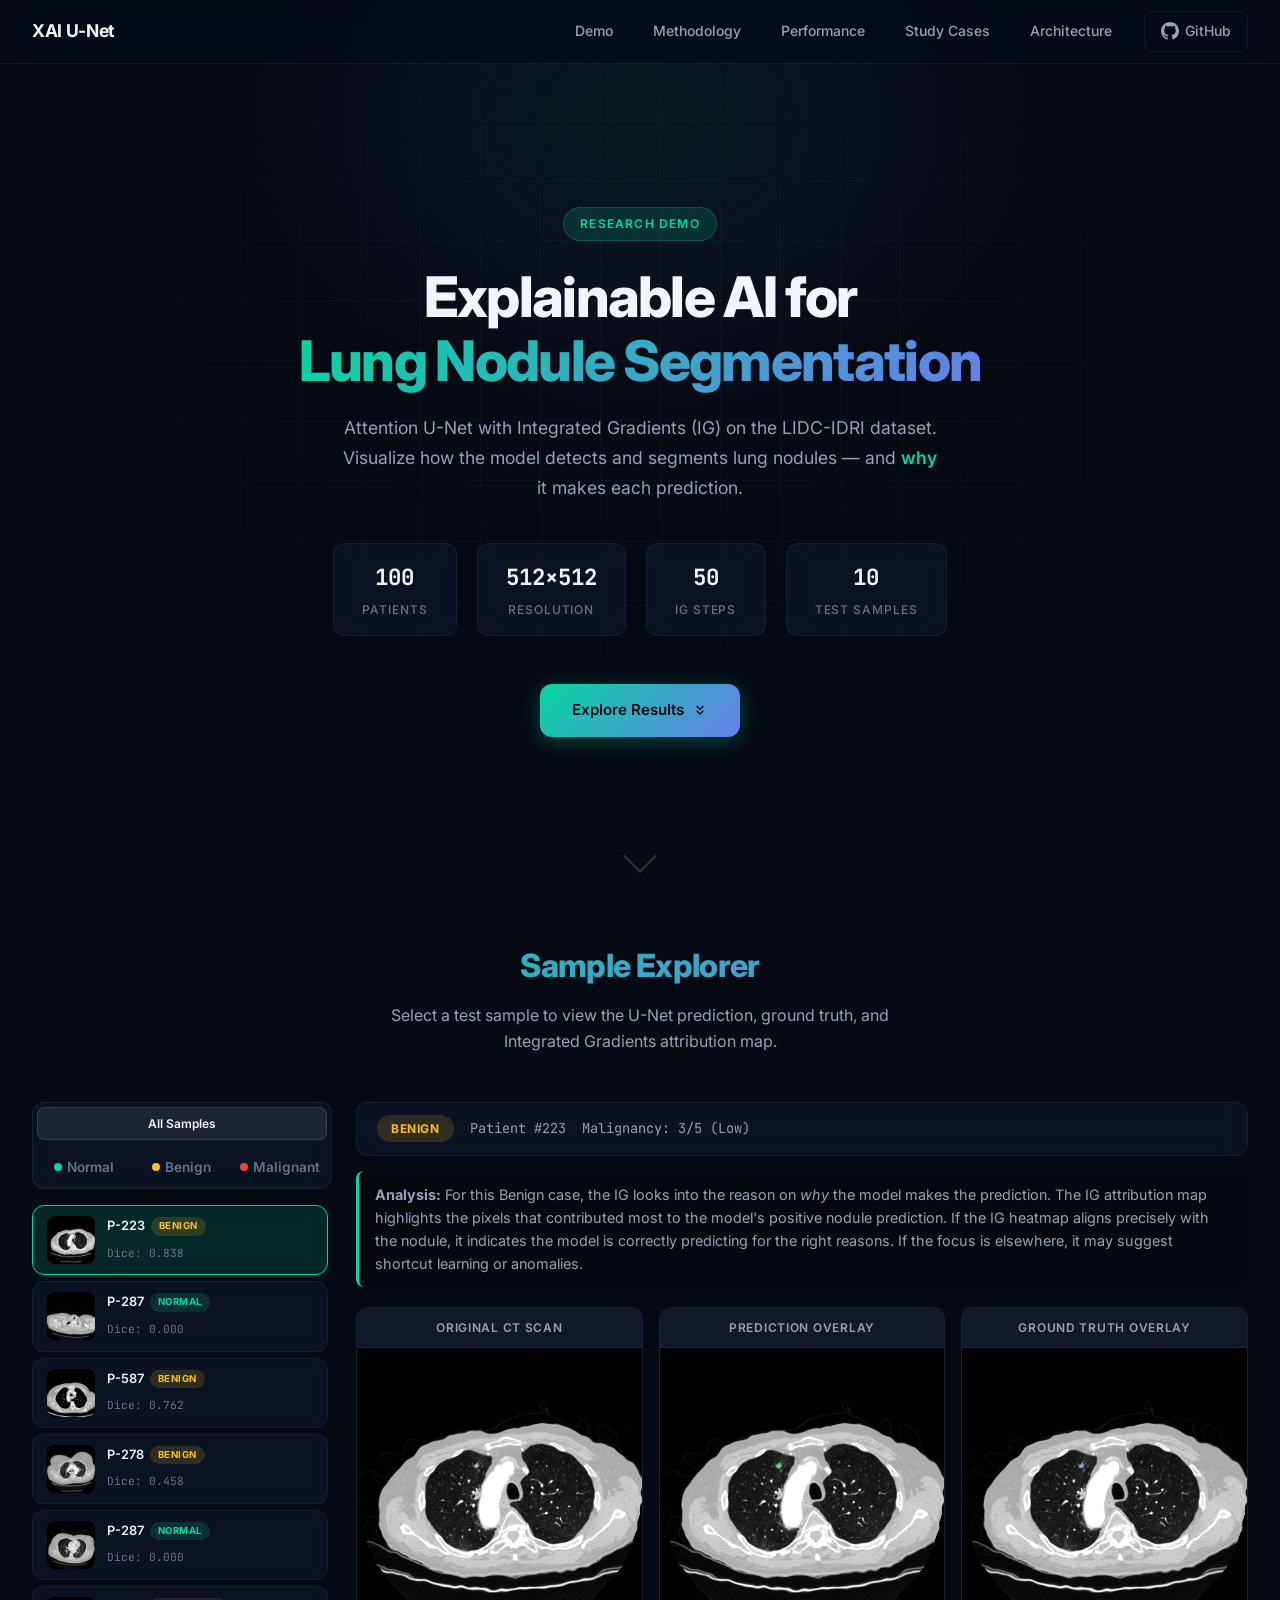
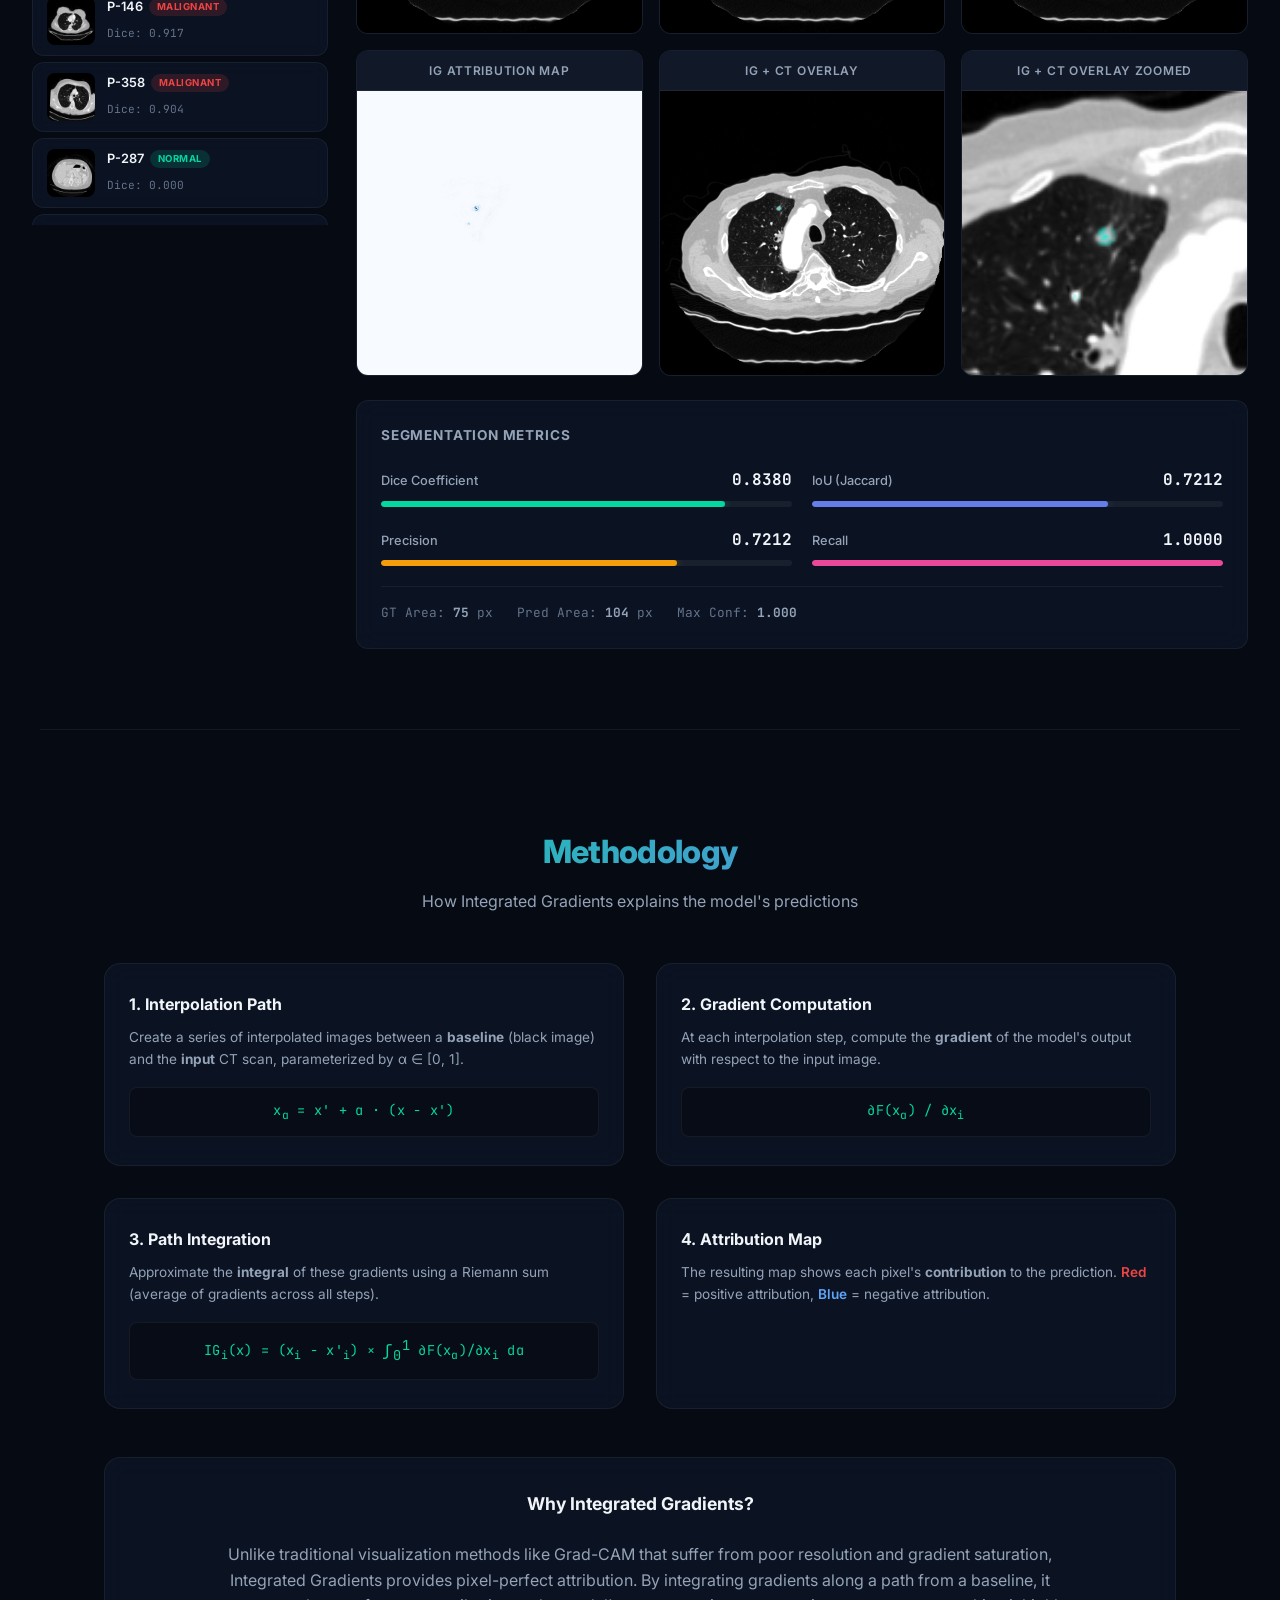
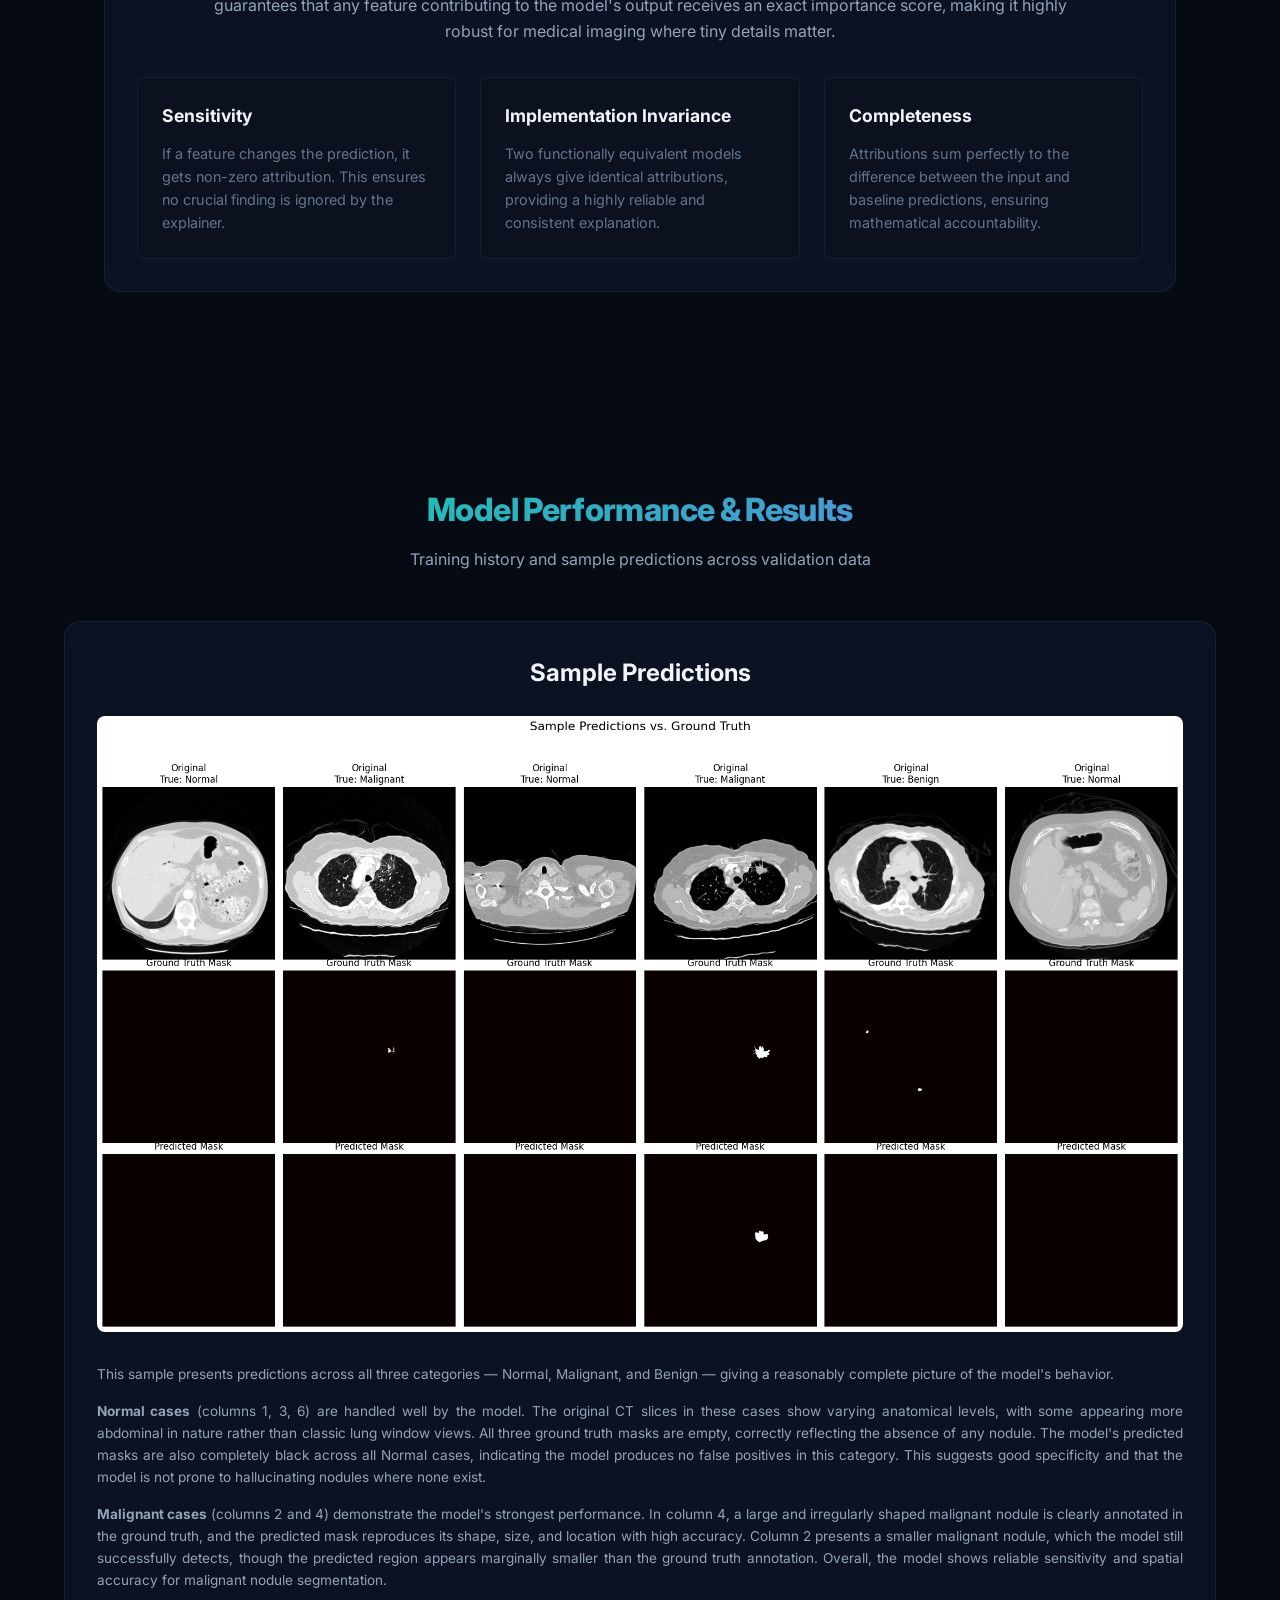
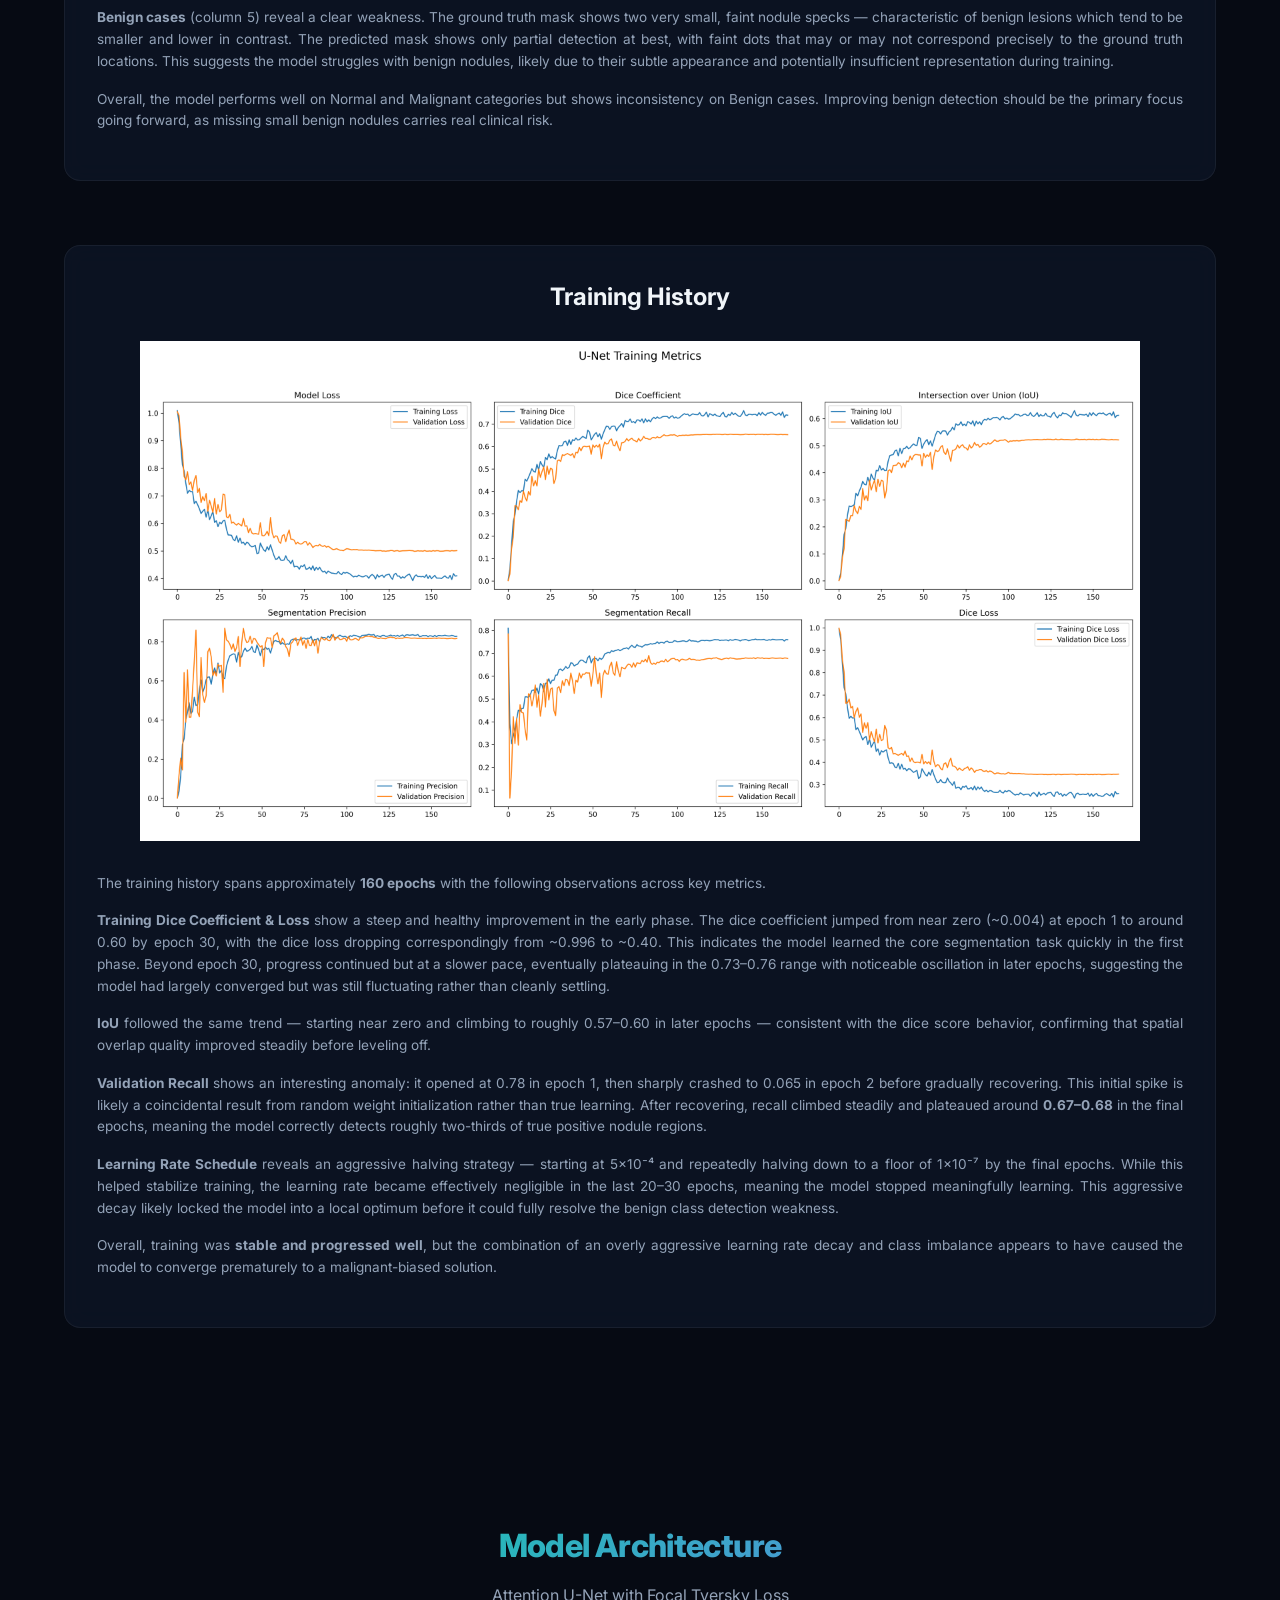
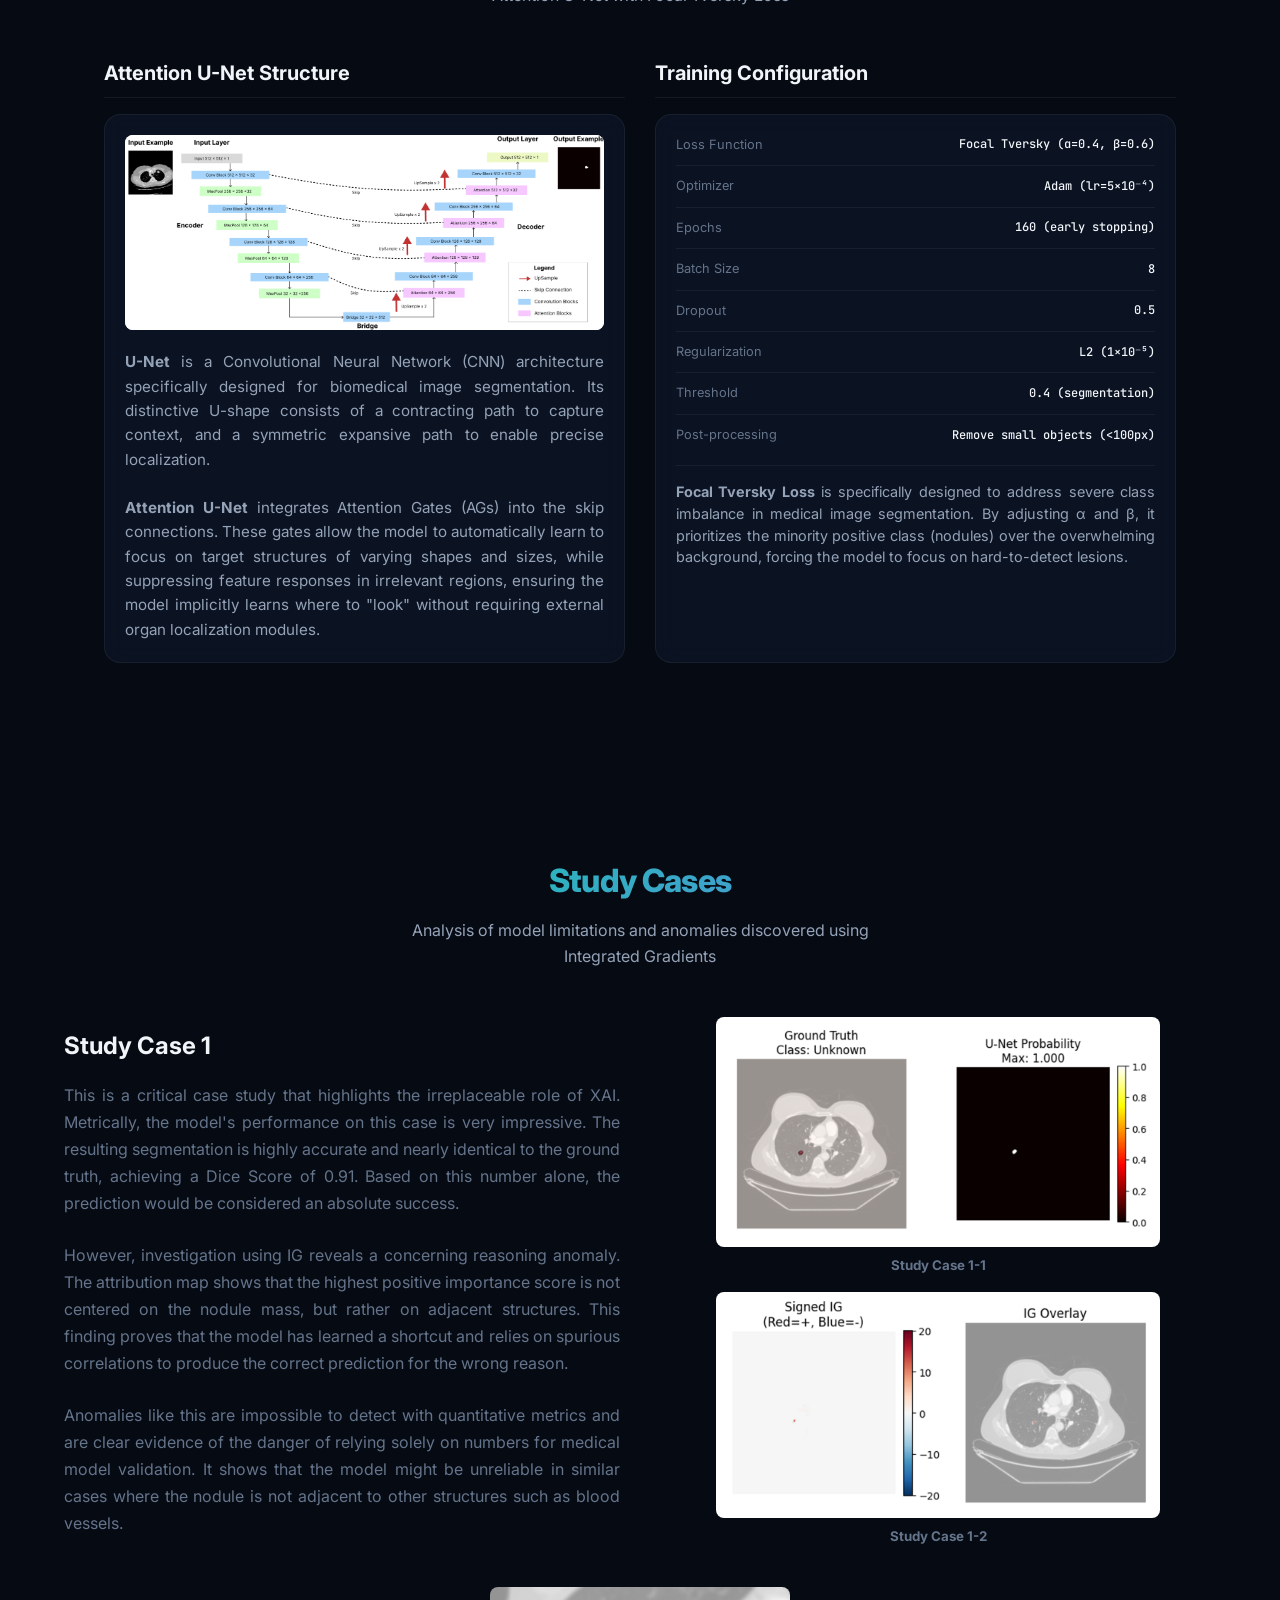
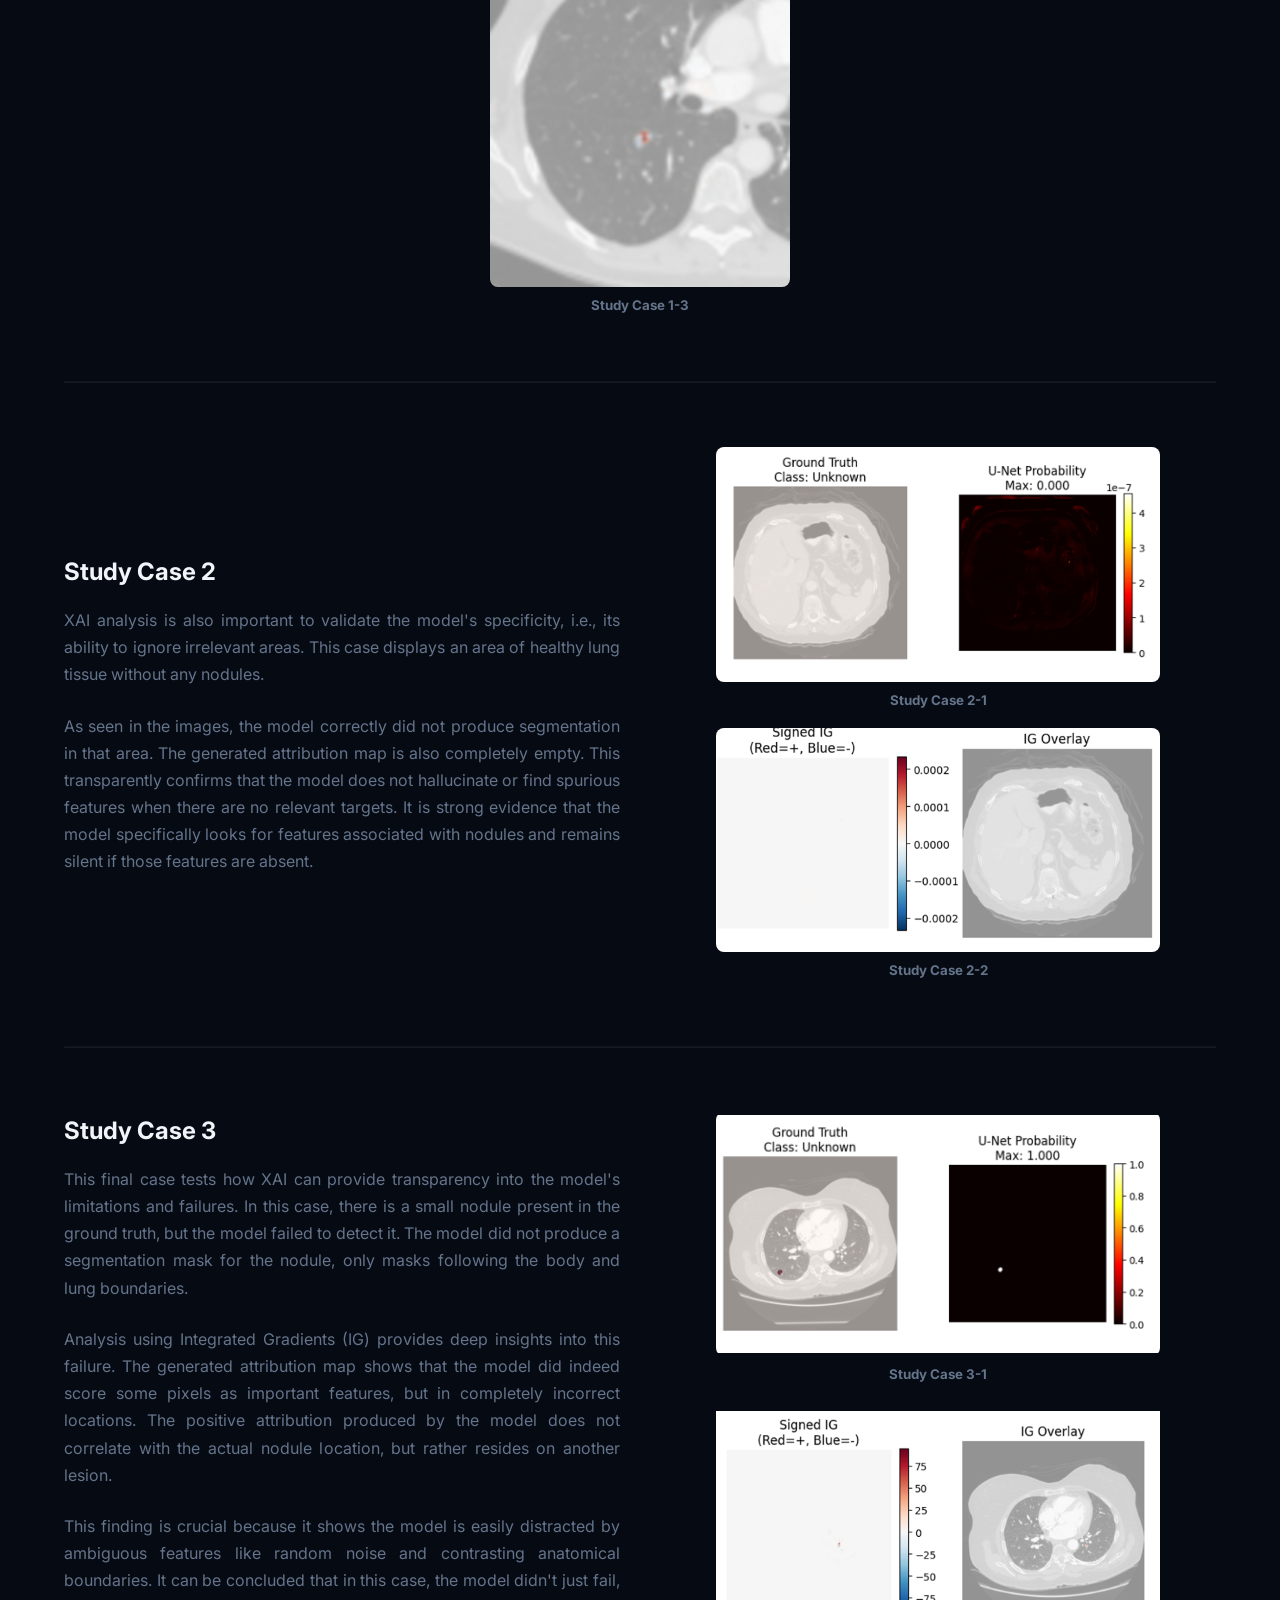
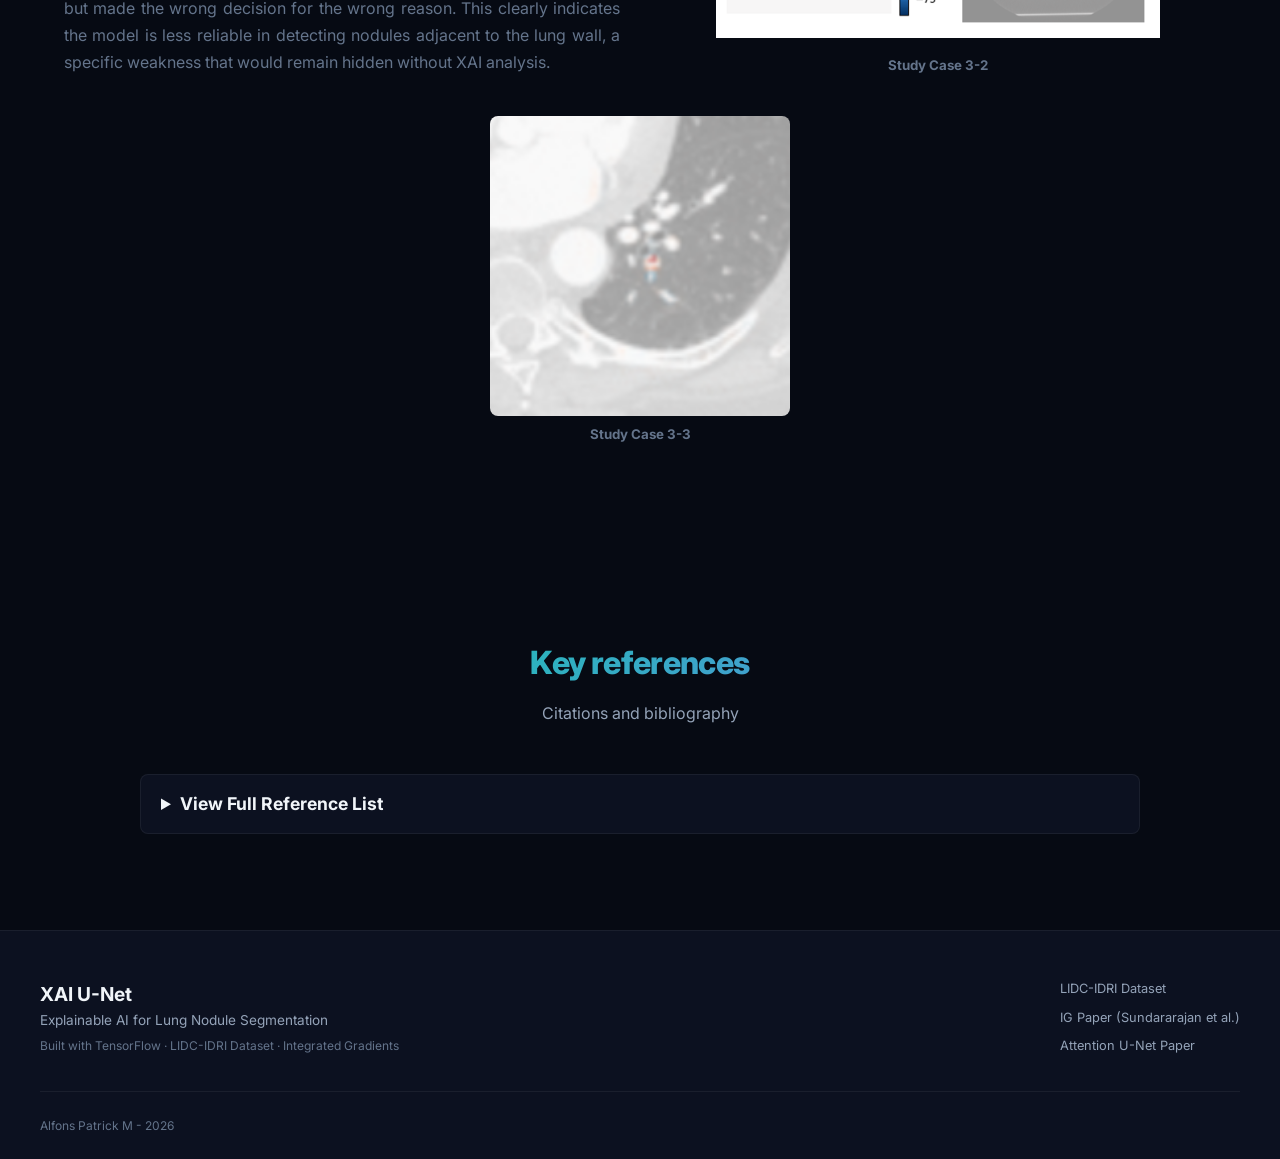
==== commit fb53eb00: "Update navbar links and GitHub URL" ====
--- a/index.html
+++ b/index.html
@@ -37,8 +37,10 @@
             <div class="nav-links">
                 <a href="#explorer" class="nav-link">Demo</a>
                 <a href="#methodology" class="nav-link">Methodology</a>
+                <a href="#performance" class="nav-link">Performance</a>
+                <a href="#issues" class="nav-link">Study Cases</a>
                 <a href="#architecture" class="nav-link">Architecture</a>
-                <a href="https://github.com" target="_blank" rel="noopener" class="nav-link nav-link-github">
+                <a href="https://github.com/AlfonsPatrick/XAI_U-Net" target="_blank" rel="noopener" class="nav-link nav-link-github">
                     <svg width="18" height="18" viewBox="0 0 24 24" fill="currentColor"><path d="M12 0c-6.626 0-12 5.373-12 12 0 5.302 3.438 9.8 8.207 11.387.599.111.793-.261.793-.577v-2.234c-3.338.726-4.033-1.416-4.033-1.416-.546-1.387-1.333-1.756-1.333-1.756-1.089-.745.083-.729.083-.729 1.205.084 1.839 1.237 1.839 1.237 1.07 1.834 2.807 1.304 3.492.997.107-.775.418-1.305.762-1.604-2.665-.305-5.467-1.334-5.467-5.931 0-1.311.469-2.381 1.236-3.221-.124-.303-.535-1.524.117-3.176 0 0 1.008-.322 3.301 1.23.957-.266 1.983-.399 3.003-.404 1.02.005 2.047.138 3.006.404 2.291-1.552 3.297-1.23 3.297-1.23.653 1.653.242 2.874.118 3.176.77.84 1.235 1.911 1.235 3.221 0 4.609-2.807 5.624-5.479 5.921.43.372.823 1.102.823 2.222v3.293c0 .319.192.694.801.576 4.765-1.589 8.199-6.086 8.199-11.386 0-6.627-5.373-12-12-12z"/></svg>
                     GitHub
                 </a>
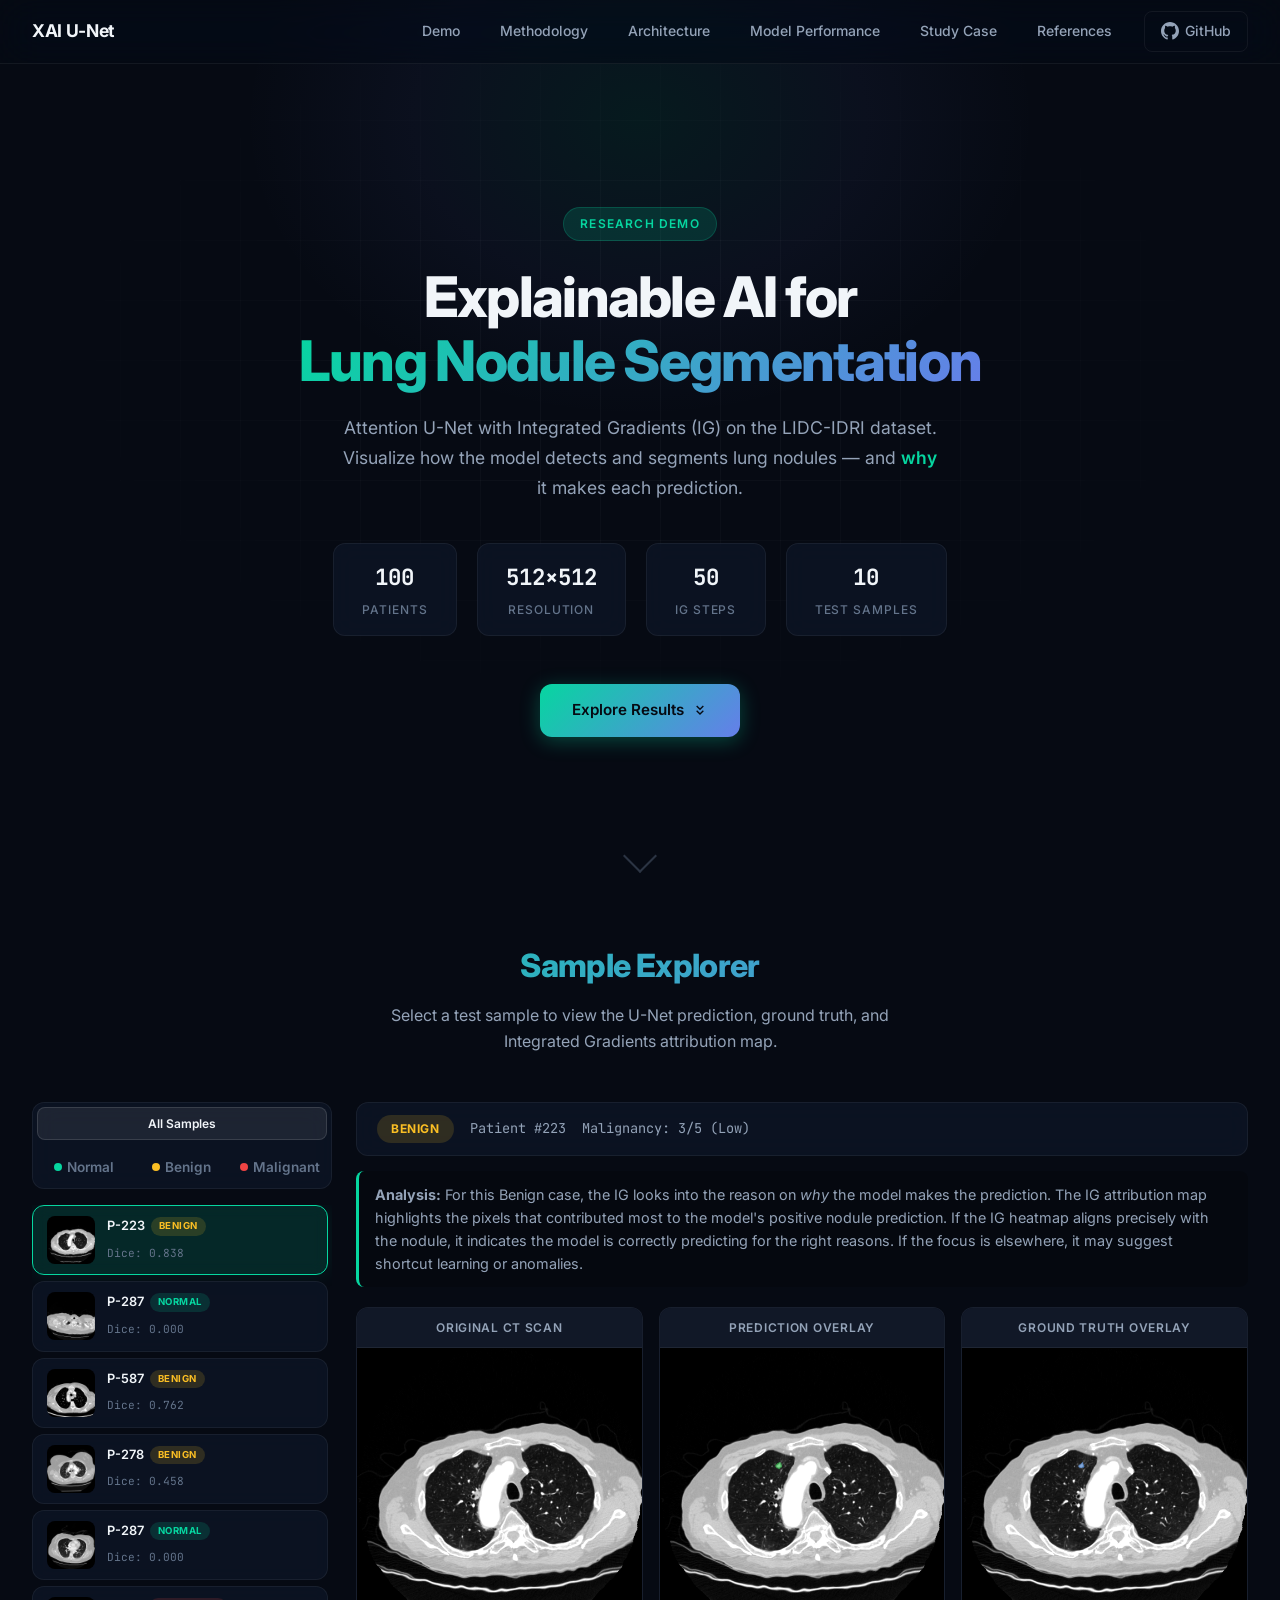
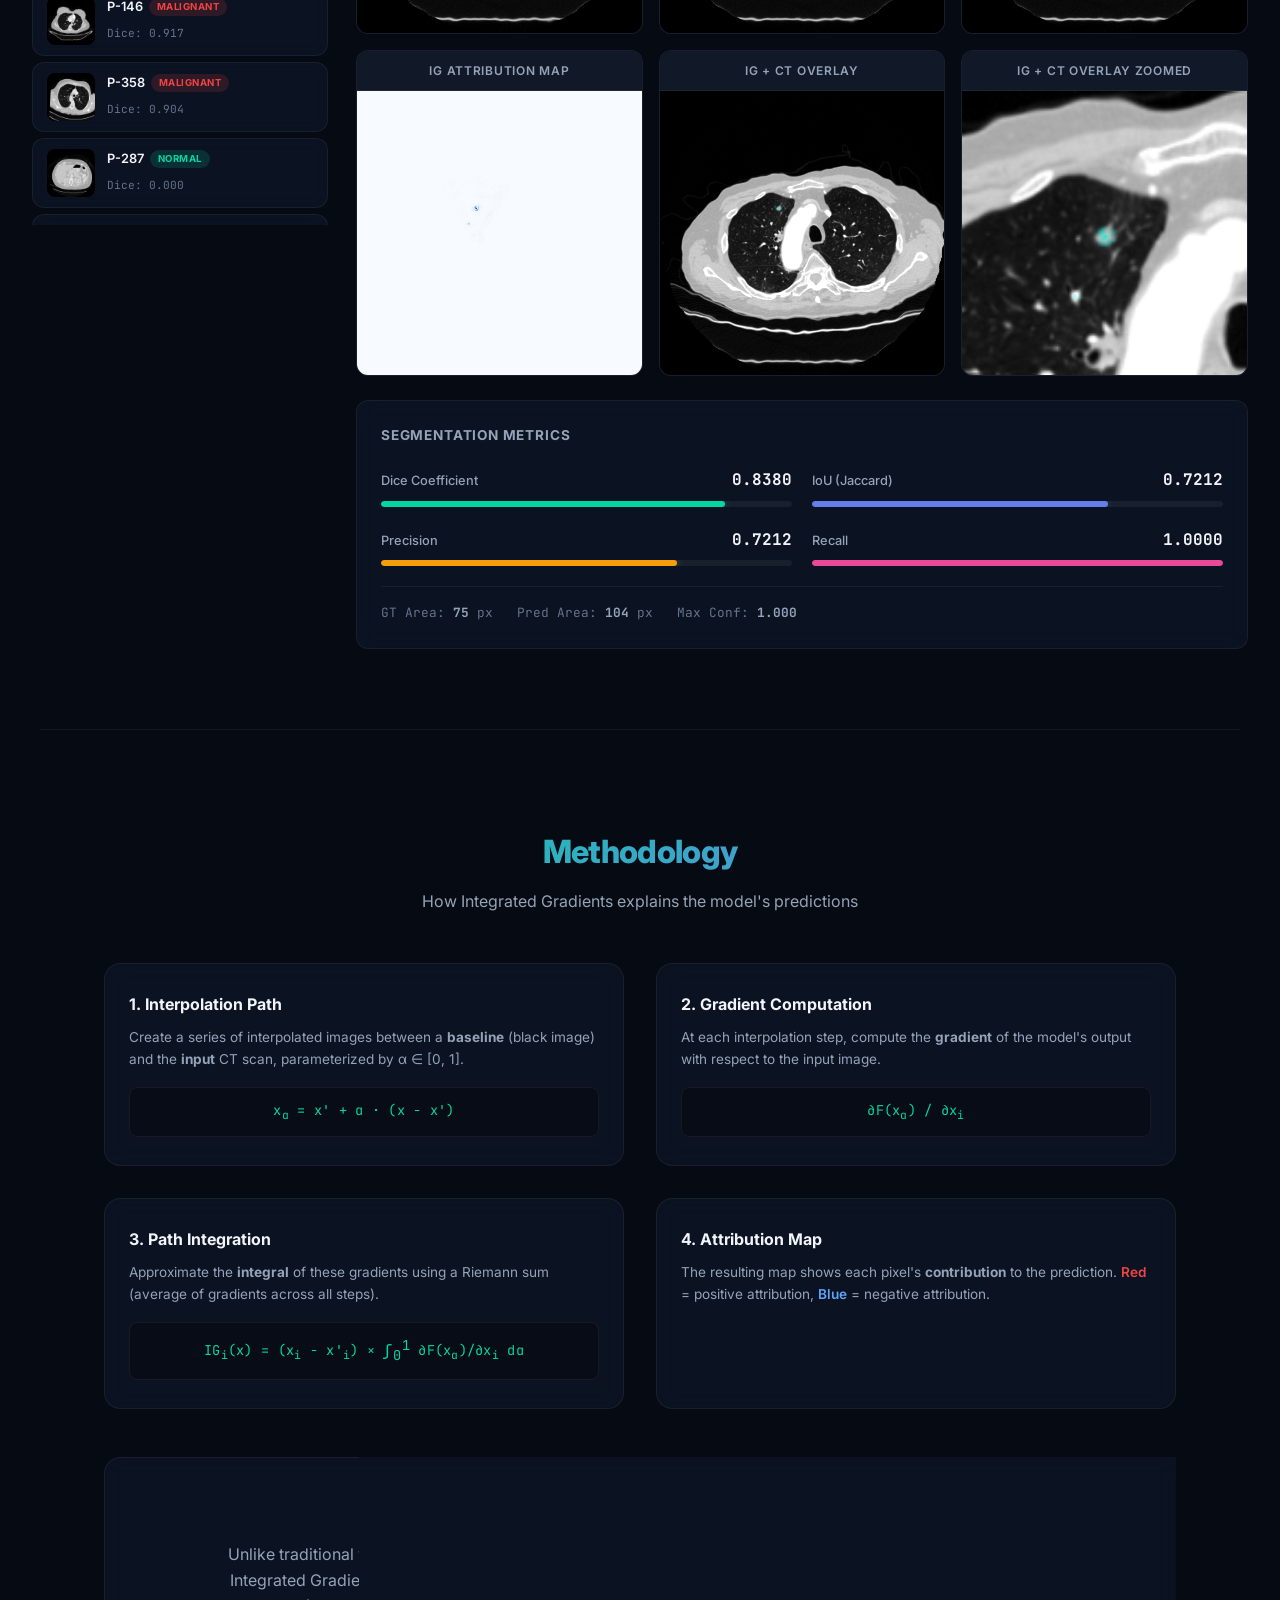
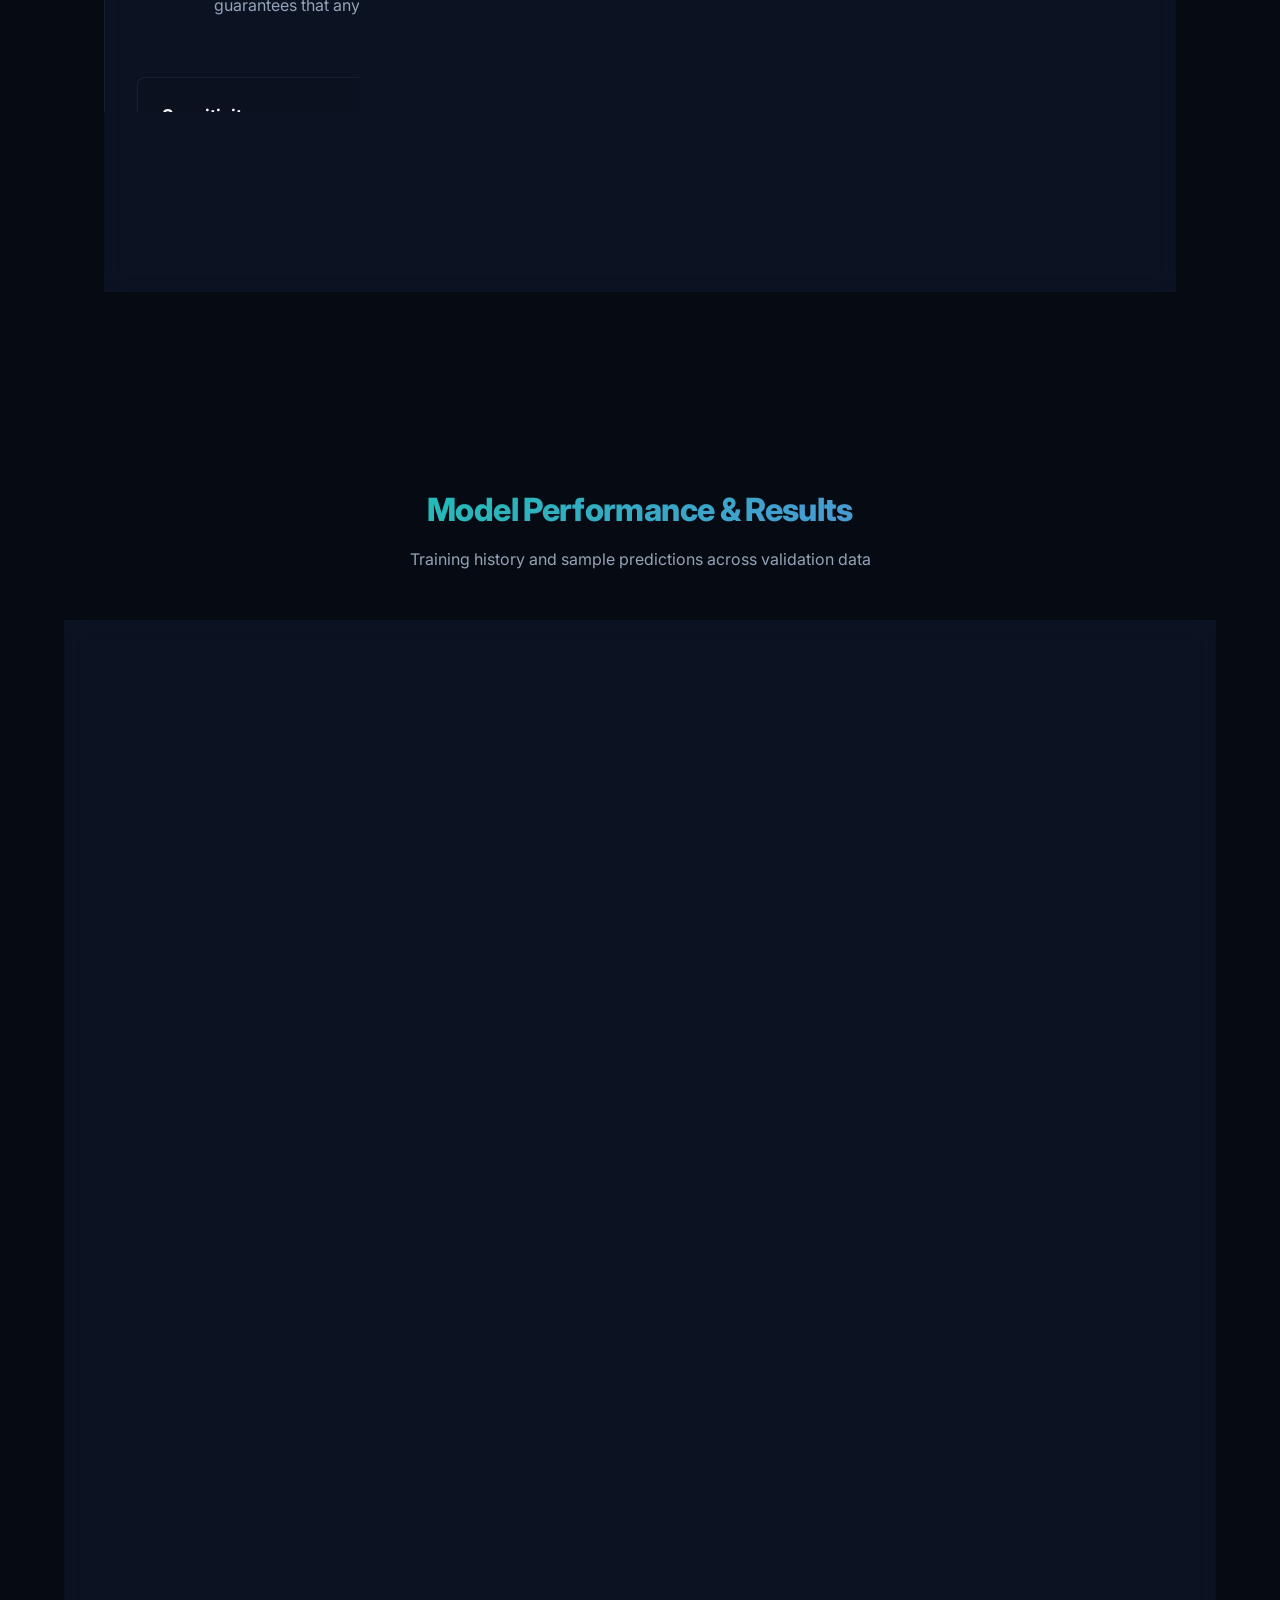
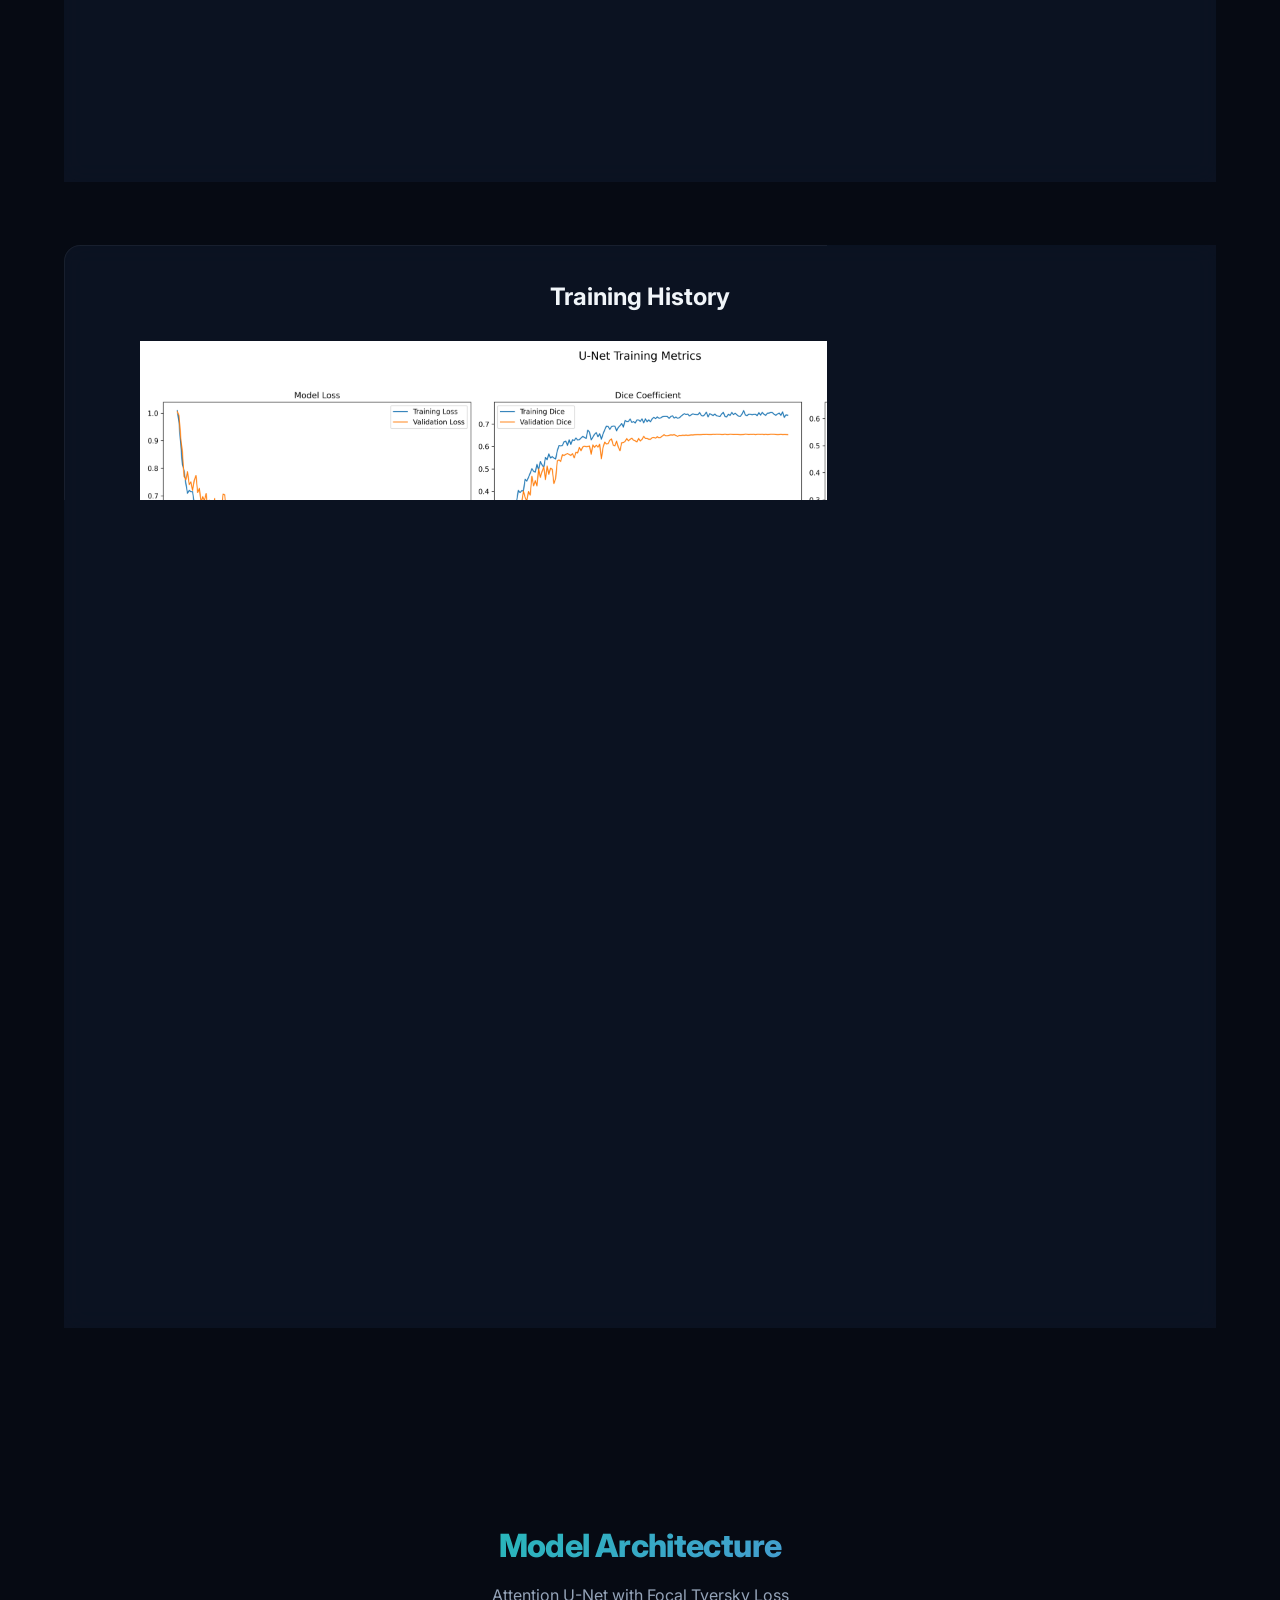
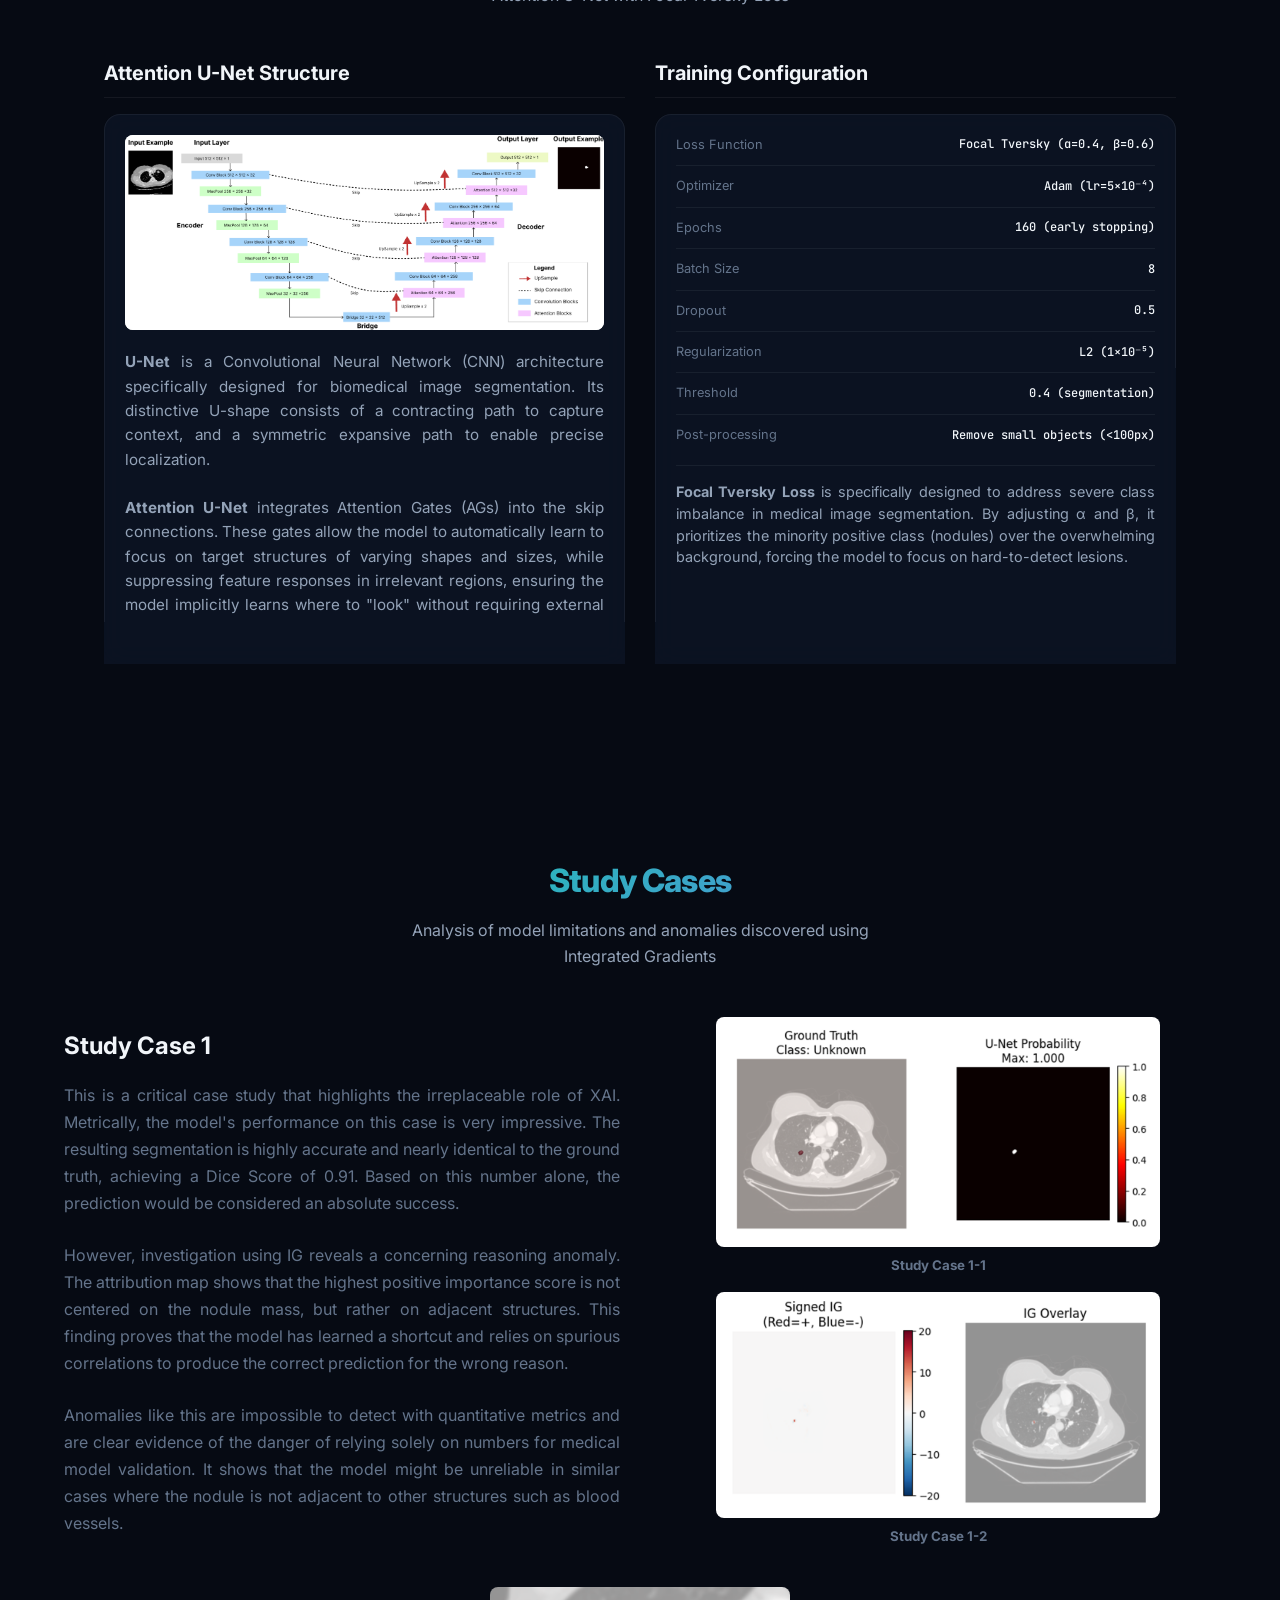
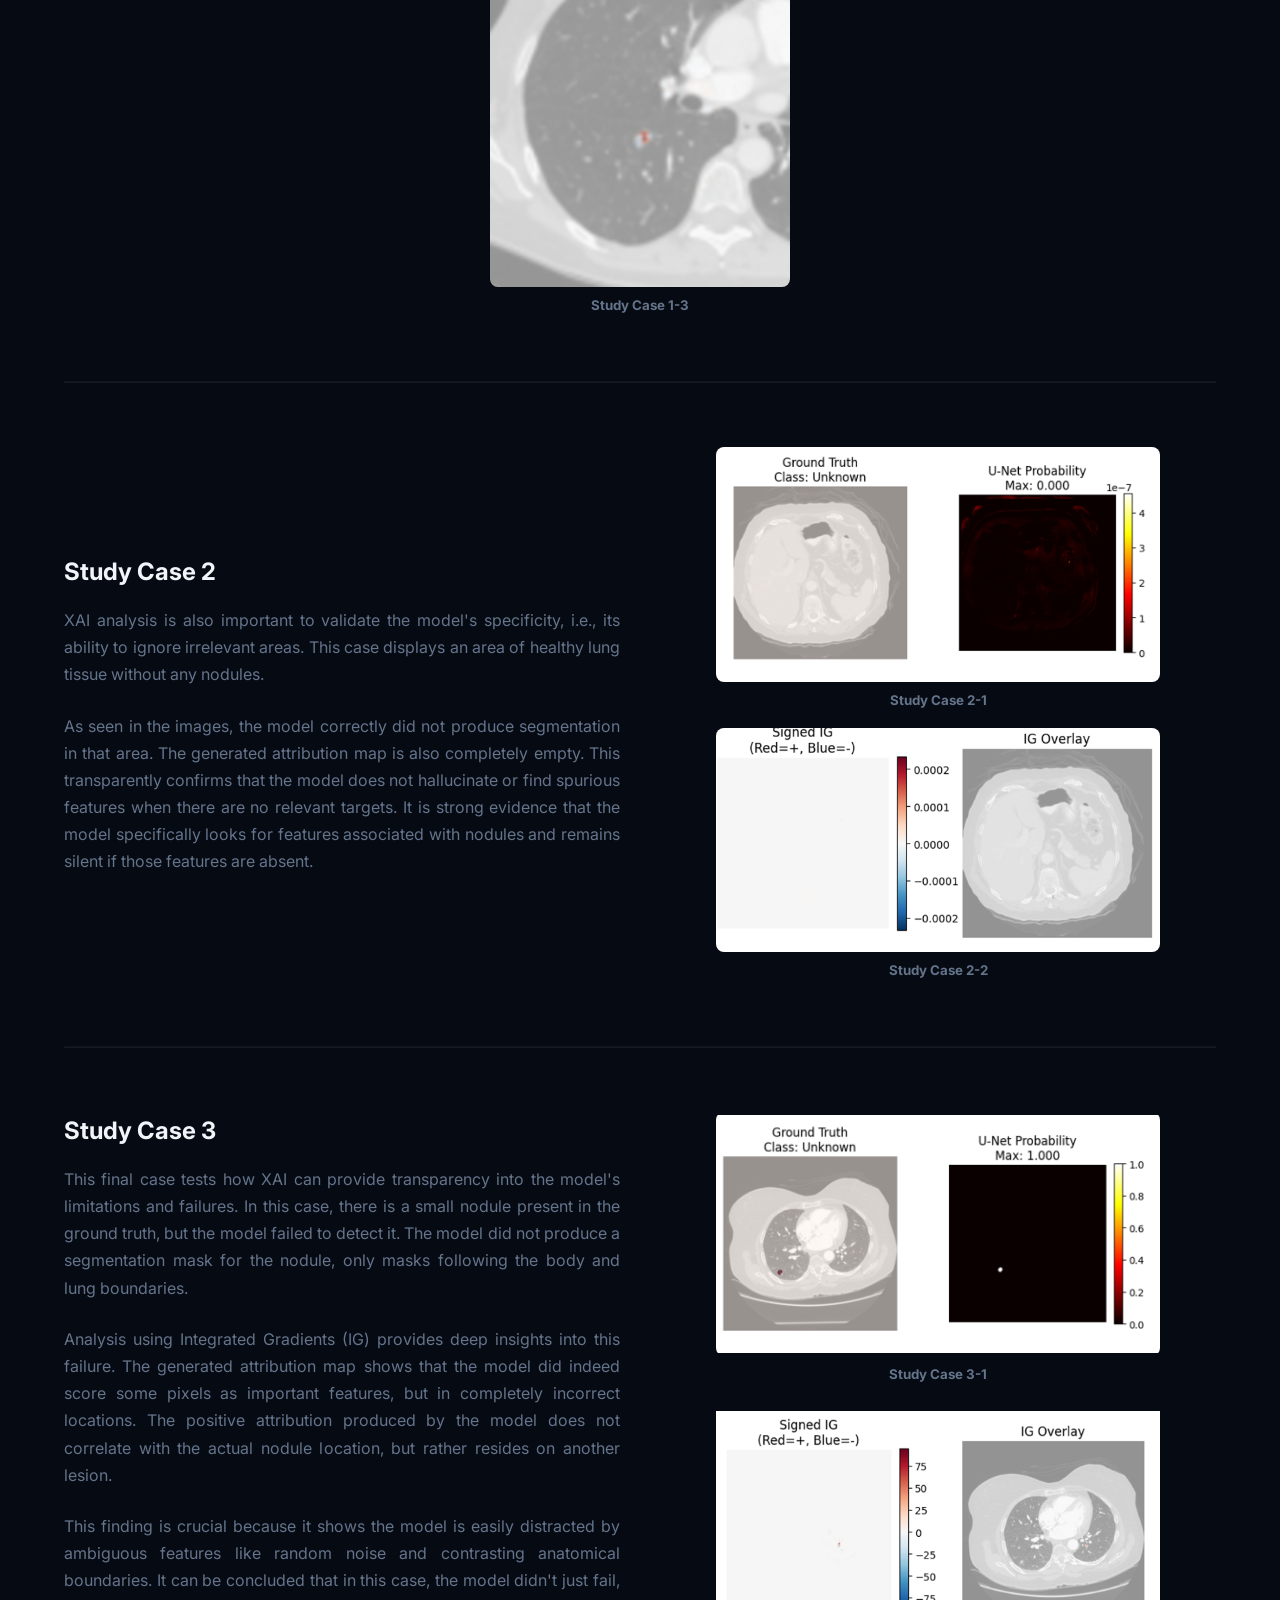
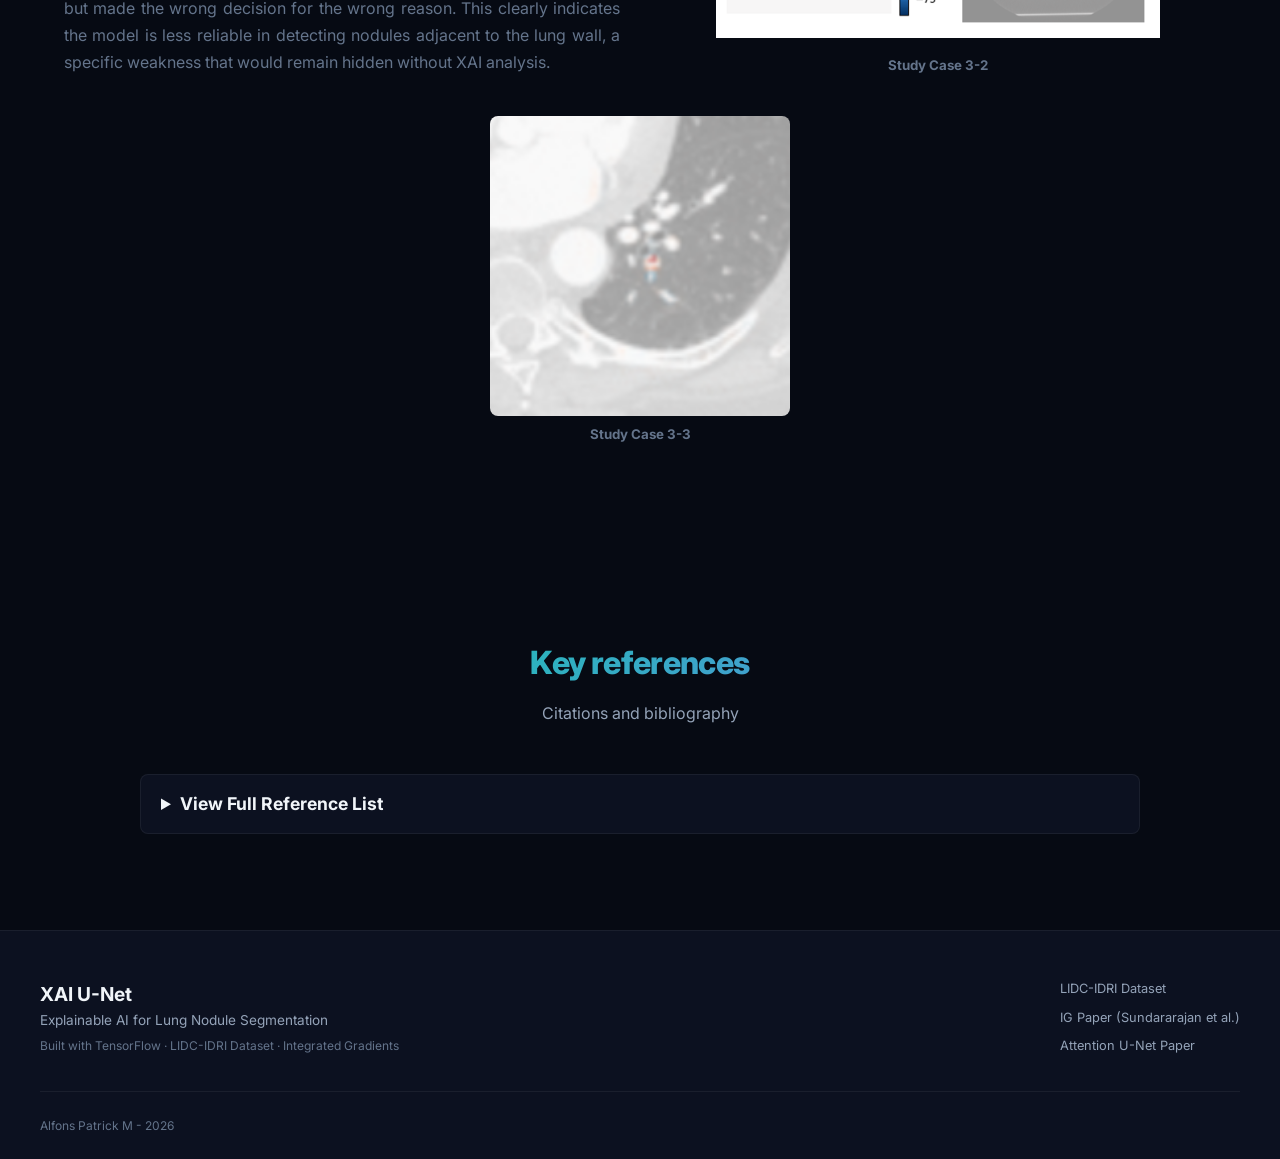
==== commit 18ff9798: "Reorder navbar links" ====
--- a/index.html
+++ b/index.html
@@ -37,9 +37,10 @@
             <div class="nav-links">
                 <a href="#explorer" class="nav-link">Demo</a>
                 <a href="#methodology" class="nav-link">Methodology</a>
-                <a href="#performance" class="nav-link">Performance</a>
-                <a href="#issues" class="nav-link">Study Cases</a>
                 <a href="#architecture" class="nav-link">Architecture</a>
+                <a href="#performance" class="nav-link">Model Performance</a>
+                <a href="#issues" class="nav-link">Study Case</a>
+                <a href="#references" class="nav-link">References</a>
                 <a href="https://github.com/AlfonsPatrick/XAI_U-Net" target="_blank" rel="noopener" class="nav-link nav-link-github">
                     <svg width="18" height="18" viewBox="0 0 24 24" fill="currentColor"><path d="M12 0c-6.626 0-12 5.373-12 12 0 5.302 3.438 9.8 8.207 11.387.599.111.793-.261.793-.577v-2.234c-3.338.726-4.033-1.416-4.033-1.416-.546-1.387-1.333-1.756-1.333-1.756-1.089-.745.083-.729.083-.729 1.205.084 1.839 1.237 1.839 1.237 1.07 1.834 2.807 1.304 3.492.997.107-.775.418-1.305.762-1.604-2.665-.305-5.467-1.334-5.467-5.931 0-1.311.469-2.381 1.236-3.221-.124-.303-.535-1.524.117-3.176 0 0 1.008-.322 3.301 1.23.957-.266 1.983-.399 3.003-.404 1.02.005 2.047.138 3.006.404 2.291-1.552 3.297-1.23 3.297-1.23.653 1.653.242 2.874.118 3.176.77.84 1.235 1.911 1.235 3.221 0 4.609-2.807 5.624-5.479 5.921.43.372.823 1.102.823 2.222v3.293c0 .319.192.694.801.576 4.765-1.589 8.199-6.086 8.199-11.386 0-6.627-5.373-12-12-12z"/></svg>
                     GitHub
